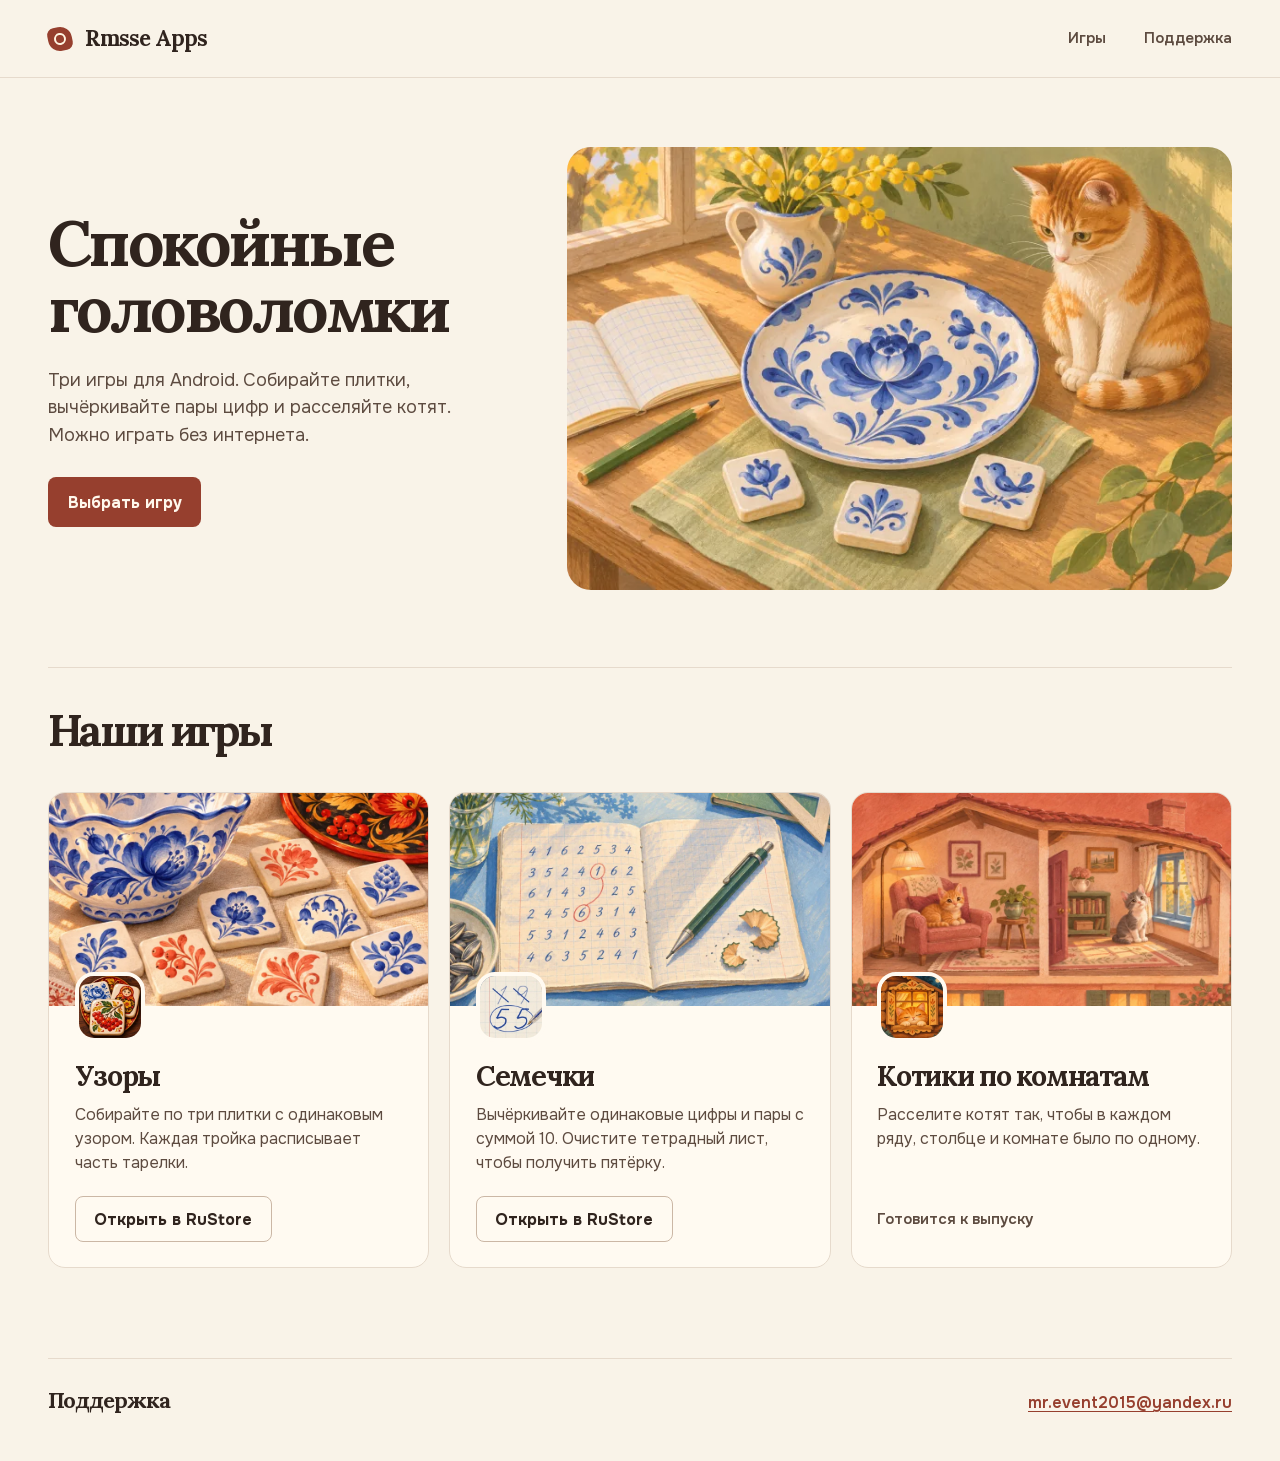
==== index.html @ 04b95944 "Publish Rmsse Apps game catalogue" ====
<!doctype html>
<html lang="ru">
<head>
  <meta charset="utf-8">
  <meta name="viewport" content="width=device-width, initial-scale=1">
  <meta name="theme-color" content="#f9f3e8">
  <meta name="description" content="Головоломки Rmsse Apps для Android: «Узоры», «Семечки» и «Котики по комнатам».">
  <meta property="og:type" content="website">
  <meta property="og:locale" content="ru_RU">
  <meta property="og:title" content="Rmsse Apps — спокойные головоломки">
  <meta property="og:description" content="Плитки с народной росписью, пары цифр и дом с котятами.">
  <meta property="og:image" content="https://romiusse.github.io/assets/tabletop-1440.webp">
  <meta property="og:image:alt" content="Расписанные плитки, тетрадь и рыжий кот на столе">
  <title>Rmsse Apps — спокойные головоломки</title>
  <link rel="stylesheet" href="site.css">
</head>
<body>
  <a class="skip" href="#main">К содержанию</a>

  <header class="top" id="top">
    <div class="shell top-inner">
      <a class="wordmark" href="#top" aria-label="Rmsse Apps, в начало">
        <span class="mark" aria-hidden="true"></span>Rmsse Apps
      </a>
      <nav aria-label="Навигация по сайту">
        <a href="#games">Игры</a>
        <a href="#support">Поддержка</a>
      </nav>
    </div>
  </header>

  <main class="shell" id="main">
    <section class="hero" aria-labelledby="hero-title">
      <div class="hero-copy">
        <h1 id="hero-title">Спокойные<br class="hero-break"> головоломки</h1>
        <p>Три игры для Android. Собирайте плитки, вычёркивайте пары цифр и расселяйте котят. Можно играть без интернета.</p>
        <a class="action primary" href="#games">Выбрать игру</a>
      </div>
      <picture class="hero-picture">
        <img src="assets/tabletop-960.webp"
             srcset="assets/tabletop-720.webp 720w, assets/tabletop-960.webp 960w, assets/tabletop-1440.webp 1440w"
             sizes="(max-width: 799px) calc(100vw - 36px), (max-width: 1300px) 55vw, 710px"
             width="1440" height="960" fetchpriority="high"
             alt="Гжельская тарелка, расписанные плитки и тетрадь на столе рядом с рыжим котом">
      </picture>
    </section>

    <section class="catalog" id="games" aria-labelledby="games-title">
      <h2 id="games-title">Наши игры</h2>
      <div class="game-grid">
        <article class="game uzory" aria-labelledby="uzory-title">
          <img class="cover" src="assets/uzory-cover.webp" width="900" height="600" alt="" loading="lazy" decoding="async">
          <div class="game-body">
            <img class="game-icon" src="assets/uzory-icon.webp" width="70" height="70" alt="" loading="lazy">
            <h3 id="uzory-title">Узоры</h3>
            <p>Собирайте по три плитки с одинаковым узором. Каждая тройка расписывает часть тарелки.</p>
            <a class="action store" href="https://www.rustore.ru/catalog/app/org.gamelab.uzory" aria-label="Открыть в RuStore: Узоры">Открыть в RuStore</a>
          </div>
        </article>

        <article class="game semechki" aria-labelledby="semechki-title">
          <img class="cover" src="assets/semechki-cover.webp" width="900" height="600" alt="" loading="lazy" decoding="async">
          <div class="game-body">
            <img class="game-icon" src="assets/semechki-icon.webp" width="70" height="70" alt="" loading="lazy">
            <h3 id="semechki-title">Семечки</h3>
            <p>Вычёркивайте одинаковые цифры и пары с суммой 10. Очистите тетрадный лист, чтобы получить пятёрку.</p>
            <a class="action store" href="https://www.rustore.ru/catalog/app/org.gamelab.semechki" aria-label="Открыть в RuStore: Семечки">Открыть в RuStore</a>
          </div>
        </article>

        <article class="game kotiki" aria-labelledby="kotiki-title">
          <img class="cover" src="assets/kotiki-cover.webp" width="900" height="600" alt="" loading="lazy" decoding="async">
          <div class="game-body">
            <img class="game-icon" src="assets/kotiki-icon.webp" width="70" height="70" alt="" loading="lazy">
            <h3 id="kotiki-title">Котики по комнатам</h3>
            <p>Расселите котят так, чтобы в каждом ряду, столбце и комнате было по одному.</p>
            <p class="availability">Готовится к выпуску</p>
          </div>
        </article>
      </div>
    </section>
  </main>

  <footer class="shell" id="support">
    <div class="footer-inner">
      <h2>Поддержка</h2>
      <a href="mailto:mr.event2015@yandex.ru">mr.event2015@yandex.ru</a>
    </div>
  </footer>
</body>
</html>
---- site.css ----
@font-face {
  font-family: Lora;
  font-style: normal;
  font-weight: 600 700;
  font-display: swap;
  src: url(assets/fonts/lora-cyrillic.woff2) format("woff2");
  unicode-range: U+0400-045F,U+0490-0491,U+04B0-04B1,U+2116;
}

@font-face {
  font-family: Lora;
  font-style: normal;
  font-weight: 600 700;
  font-display: swap;
  src: url(assets/fonts/lora-latin.woff2) format("woff2");
  unicode-range: U+0000-00FF,U+0131,U+0152-0153,U+02BB-02BC,U+02C6,U+02DA,U+02DC,U+2000-206F,U+2074,U+20AC,U+2122,U+2191,U+2193,U+2212,U+2215,U+FEFF,U+FFFD;
}

@font-face {
  font-family: Onest;
  font-style: normal;
  font-weight: 400 700;
  font-display: swap;
  src: url(assets/fonts/onest-cyrillic.woff2) format("woff2");
  unicode-range: U+0400-045F,U+0490-0491,U+04B0-04B1,U+2116;
}

@font-face {
  font-family: Onest;
  font-style: normal;
  font-weight: 400 700;
  font-display: swap;
  src: url(assets/fonts/onest-latin.woff2) format("woff2");
  unicode-range: U+0000-00FF,U+0131,U+0152-0153,U+02BB-02BC,U+02C6,U+02DA,U+02DC,U+2000-206F,U+2074,U+20AC,U+2122,U+2191,U+2193,U+2212,U+2215,U+FEFF,U+FFFD;
}

:root {
  color-scheme: light;
  --paper: #f9f3e8;
  --card: #fffaf1;
  --ink: #30241e;
  --muted: #5d4b40;
  --line: #e6dacc;
  --clay: #963f2e;
  --clay-hover: #763022;
  --serif: Lora, Georgia, serif;
  --sans: Onest, system-ui, sans-serif;
}

*, *::before, *::after { box-sizing: border-box; }

html { scroll-behavior: smooth; }

body {
  margin: 0;
  background: var(--paper);
  color: var(--ink);
  font: 400 1rem/1.56 var(--sans);
  -webkit-font-smoothing: antialiased;
}

a { color: inherit; text-decoration-thickness: 1px; text-underline-offset: 0.19em; }

:focus-visible {
  outline: 3px solid #2d60a8;
  outline-offset: 5px;
}

.skip {
  position: fixed;
  z-index: 2;
  top: 12px;
  left: 12px;
  padding: 10px 14px;
  background: var(--card);
  border-radius: 6px;
  transform: translateY(-200%);
}

.skip:focus { transform: translateY(0); }

.shell { width: min(1248px, calc(100% - 96px)); margin-inline: auto; }

.top { border-bottom: 1px solid var(--line); }

.top-inner {
  min-height: 77px;
  display: flex;
  align-items: center;
  justify-content: space-between;
  gap: 16px;
}

.wordmark {
  display: inline-flex;
  align-items: center;
  gap: 13px;
  font: 700 clamp(1.1rem, 2vw, 1.38rem)/1.15 var(--serif);
  letter-spacing: -0.045em;
  text-decoration: none;
  white-space: nowrap;
}

.mark {
  position: relative;
  flex: 0 0 auto;
  width: 24px;
  height: 24px;
  border-radius: 7px 12px 7px 12px;
  transform: rotate(-11deg);
  background: var(--clay);
}

.mark::after {
  position: absolute;
  content: "";
  inset: 6px;
  border: 2px solid #fff4e1;
  border-radius: 50%;
}

nav { display: flex; align-items: center; gap: clamp(18px, 3vw, 40px); }

nav a {
  display: inline-flex;
  align-items: center;
  min-height: 44px;
  color: var(--muted);
  font-size: 0.94rem;
  font-weight: 600;
  text-decoration: none;
}

nav a:hover { color: var(--clay); text-decoration: underline; }

.hero {
  display: grid;
  grid-template-columns: minmax(0, 0.93fr) minmax(0, 1.32fr);
  align-items: center;
  gap: clamp(32px, 4vw, 62px);
  padding-block: clamp(44px, 5.4vw, 82px) clamp(60px, 6vw, 88px);
}

.hero h1, .catalog h2, .game h3, footer h2 { margin: 0; font-family: var(--serif); }

.hero h1 {
  max-width: 11ch;
  font-weight: 700;
  font-size: clamp(2.55rem, 5.05vw, 4.6rem);
  line-height: 1.02;
  letter-spacing: -0.055em;
}

.hero p {
  max-width: 35ch;
  margin: 25px 0 28px;
  color: var(--muted);
  font-size: clamp(1.05rem, 1.4vw, 1.22rem);
  line-height: 1.53;
  text-wrap: pretty;
}

.hero-picture {
  display: block;
  overflow: hidden;
  border-radius: 24px;
  background: #e8cba4;
  aspect-ratio: 3 / 2;
}

.hero-picture img, .cover { display: block; width: 100%; height: 100%; object-fit: cover; }

.action {
  display: inline-flex;
  width: fit-content;
  min-height: 46px;
  align-items: center;
  justify-content: center;
  padding: 0.65em 1.16em;
  border: 1px solid transparent;
  border-radius: 8px;
  text-decoration: none;
  font-weight: 700;
  line-height: 1.2;
  transition: background-color 160ms ease, color 160ms ease, border-color 160ms ease;
}

.primary { min-height: 50px; background: var(--clay); color: #fff8ec; }
.primary:hover { background: var(--clay-hover); }

.catalog {
  padding-block: clamp(25px, 3vw, 44px) clamp(54px, 7vw, 94px);
  border-top: 1px solid var(--line);
  scroll-margin-top: 12px;
}

.catalog h2 {
  margin-bottom: clamp(23px, 3vw, 37px);
  font-size: clamp(2.05rem, 3.4vw, 3.35rem);
  font-weight: 700;
  letter-spacing: -0.06em;
  line-height: 1.12;
}

.game-grid { display: grid; grid-template-columns: repeat(3, minmax(0, 1fr)); gap: 20px; }

.game {
  display: flex;
  flex-direction: column;
  min-width: 0;
  border: 1px solid var(--line);
  border-radius: 17px;
  background: var(--card);
}

.cover {
  height: auto;
  aspect-ratio: 1.78;
  border-radius: 16px 16px 0 0;
  background: #e7d3b8;
}

.semechki .cover { background: #cbdaeb; }
.kotiki .cover { background: #e9c5b0; }

.game-body {
  position: relative;
  display: flex;
  flex: 1;
  flex-direction: column;
  align-items: flex-start;
  padding: 53px clamp(17px, 2vw, 27px) 25px;
}

.game-icon {
  position: absolute;
  top: -34px;
  left: clamp(17px, 2vw, 27px);
  width: 70px;
  height: 70px;
  border: 4px solid var(--card);
  border-radius: 19px;
  background: var(--card);
  object-fit: cover;
}

.game h3 {
  font-size: clamp(1.27rem, 2.22vw, 1.9rem);
  font-weight: 700;
  letter-spacing: -0.045em;
  line-height: 1.17;
}

.game-body > p:not(.availability) {
  margin: 11px 0 21px;
  color: var(--muted);
  line-height: 1.5;
  text-wrap: pretty;
}

.store, .game-body .availability { margin-top: auto; }

.store { color: var(--ink); border-color: #cbb7a5; }
.store:hover { color: var(--clay-hover); border-color: #ac7667; background: #f6e9dc; }

.availability {
  display: flex;
  align-items: center;
  min-height: 46px;
  margin-bottom: 0;
  color: var(--muted);
  font-size: 0.94rem;
  font-weight: 600;
}

.footer-inner {
  display: flex;
  align-items: baseline;
  justify-content: space-between;
  gap: 12px 24px;
  flex-wrap: wrap;
  border-top: 1px solid var(--line);
  padding-block: 25px 43px;
}

footer h2 { font-size: 1.36rem; letter-spacing: -0.045em; }
footer a { color: var(--clay); overflow-wrap: anywhere; font-weight: 600; }

@media (max-width: 1050px) {
  .shell { width: calc(100% - 64px); }
  .hero { gap: 29px; }
  .hero h1 { font-size: clamp(2.45rem, 5.3vw, 3.7rem); }
  .hero p { margin-block: 19px 23px; }
  .game-grid { gap: 14px; }
}

@media (max-width: 799px) {
  .shell { width: calc(100% - 36px); }
  .top-inner { min-height: 65px; }
  .hero { grid-template-columns: 1fr; gap: 27px; padding-block: 38px 44px; }
  .hero h1 { max-width: 13ch; font-size: clamp(2.15rem, 8.5vw, 4rem); }
  .hero-break { display: none; }
  .hero p { margin-block: 18px 22px; }
  .hero-picture { border-radius: 16px; }
  .game-grid { grid-template-columns: repeat(2, minmax(0, 1fr)); gap: 16px; }
  .game h3 { font-size: clamp(1.38rem, 3.8vw, 1.75rem); }
  .footer-inner { padding-bottom: 32px; }
}

@media (max-width: 539px) {
  .game-grid { grid-template-columns: 1fr; }
  .wordmark { gap: 8px; }
  .mark { width: 21px; height: 21px; }
  .mark::after { inset: 5px; }
  nav { gap: 13px; }
  nav a { font-size: 0.88rem; }
}

@media (prefers-reduced-motion: reduce) {
  html { scroll-behavior: auto; }
  .action { transition: none; }
}
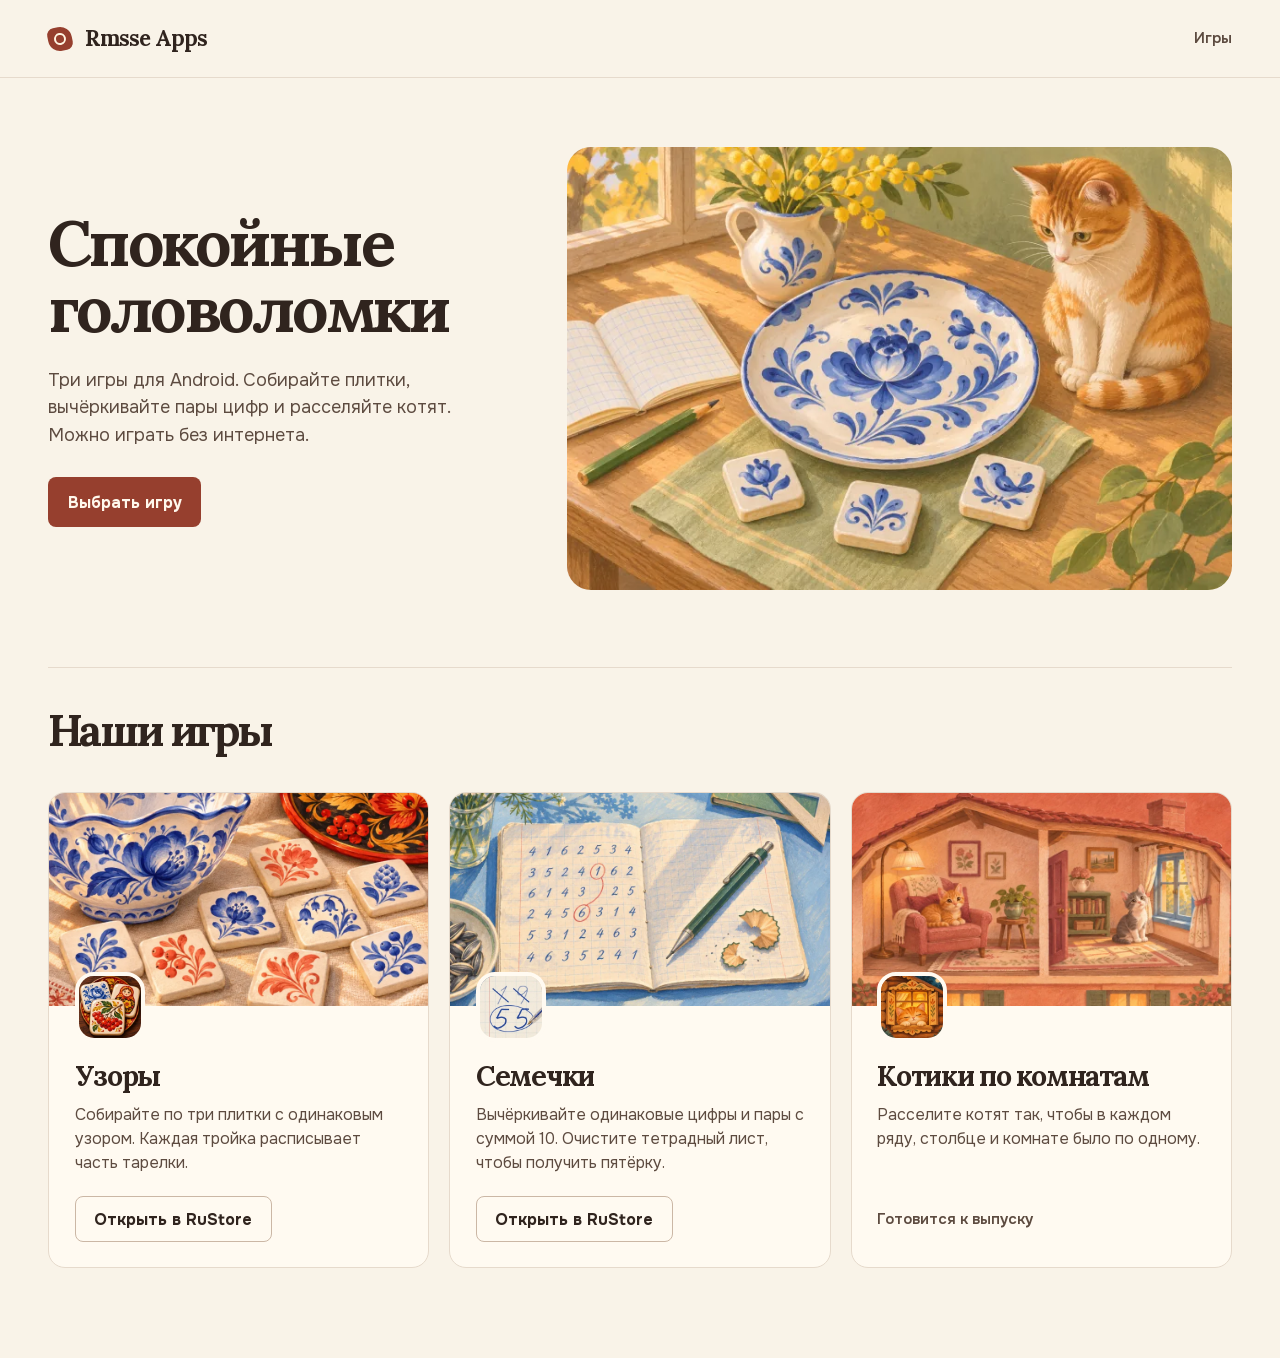
==== commit 7e051a00: "Remove public support email from site" ====
--- a/index.html
+++ b/index.html
@@ -24,7 +24,6 @@
       </a>
       <nav aria-label="Навигация по сайту">
         <a href="#games">Игры</a>
-        <a href="#support">Поддержка</a>
       </nav>
     </div>
   </header>
@@ -81,11 +80,5 @@
     </section>
   </main>
 
-  <footer class="shell" id="support">
-    <div class="footer-inner">
-      <h2>Поддержка</h2>
-      <a href="mailto:mr.event2015@yandex.ru">mr.event2015@yandex.ru</a>
-    </div>
-  </footer>
 </body>
 </html>
--- a/site.css
+++ b/site.css
@@ -141,7 +141,7 @@
   padding-block: clamp(44px, 5.4vw, 82px) clamp(60px, 6vw, 88px);
 }
 
-.hero h1, .catalog h2, .game h3, footer h2 { margin: 0; font-family: var(--serif); }
+.hero h1, .catalog h2, .game h3 { margin: 0; font-family: var(--serif); }
 
 .hero h1 {
   max-width: 11ch;
@@ -273,19 +273,6 @@
   font-weight: 600;
 }
 
-.footer-inner {
-  display: flex;
-  align-items: baseline;
-  justify-content: space-between;
-  gap: 12px 24px;
-  flex-wrap: wrap;
-  border-top: 1px solid var(--line);
-  padding-block: 25px 43px;
-}
-
-footer h2 { font-size: 1.36rem; letter-spacing: -0.045em; }
-footer a { color: var(--clay); overflow-wrap: anywhere; font-weight: 600; }
-
 @media (max-width: 1050px) {
   .shell { width: calc(100% - 64px); }
   .hero { gap: 29px; }
@@ -304,7 +291,6 @@
   .hero-picture { border-radius: 16px; }
   .game-grid { grid-template-columns: repeat(2, minmax(0, 1fr)); gap: 16px; }
   .game h3 { font-size: clamp(1.38rem, 3.8vw, 1.75rem); }
-  .footer-inner { padding-bottom: 32px; }
 }
 
 @media (max-width: 539px) {
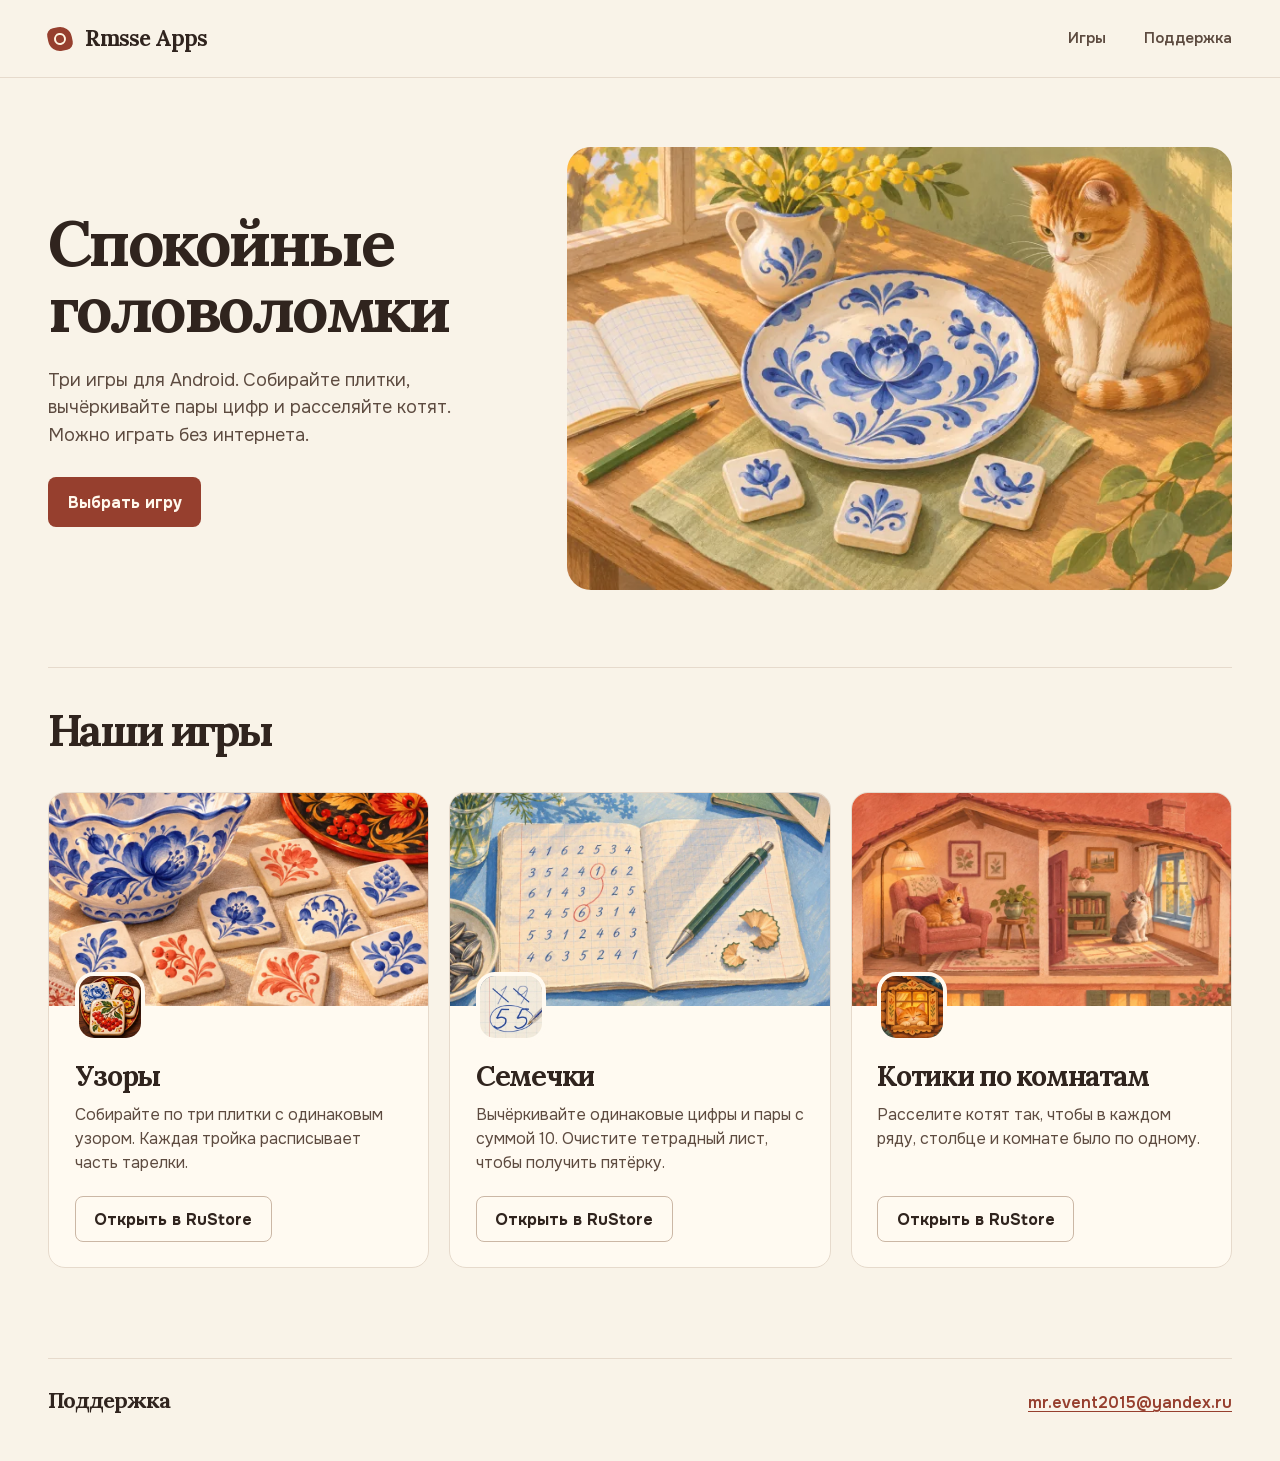
==== commit ec14ac09: "Restore support contact and link the released Kotiki game" ====
--- a/index.html
+++ b/index.html
@@ -24,6 +24,7 @@
       </a>
       <nav aria-label="Навигация по сайту">
         <a href="#games">Игры</a>
+        <a href="#support">Поддержка</a>
       </nav>
     </div>
   </header>
@@ -73,12 +74,18 @@
             <img class="game-icon" src="assets/kotiki-icon.webp" width="70" height="70" alt="" loading="lazy">
             <h3 id="kotiki-title">Котики по комнатам</h3>
             <p>Расселите котят так, чтобы в каждом ряду, столбце и комнате было по одному.</p>
-            <p class="availability">Готовится к выпуску</p>
+            <a class="action store" href="https://www.rustore.ru/catalog/app/org.gamelab.kotiki" aria-label="Открыть в RuStore: Котики по комнатам">Открыть в RuStore</a>
           </div>
         </article>
       </div>
     </section>
   </main>
 
+  <footer class="shell" id="support">
+    <div class="footer-inner">
+      <h2>Поддержка</h2>
+      <a href="mailto:mr.event2015@yandex.ru">mr.event2015@yandex.ru</a>
+    </div>
+  </footer>
 </body>
 </html>
--- a/site.css
+++ b/site.css
@@ -141,7 +141,7 @@
   padding-block: clamp(44px, 5.4vw, 82px) clamp(60px, 6vw, 88px);
 }
 
-.hero h1, .catalog h2, .game h3 { margin: 0; font-family: var(--serif); }
+.hero h1, .catalog h2, .game h3, footer h2 { margin: 0; font-family: var(--serif); }
 
 .hero h1 {
   max-width: 11ch;
@@ -273,6 +273,19 @@
   font-weight: 600;
 }
 
+.footer-inner {
+  display: flex;
+  align-items: baseline;
+  justify-content: space-between;
+  gap: 12px 24px;
+  flex-wrap: wrap;
+  border-top: 1px solid var(--line);
+  padding-block: 25px 43px;
+}
+
+footer h2 { font-size: 1.36rem; letter-spacing: -0.045em; }
+footer a { color: var(--clay); overflow-wrap: anywhere; font-weight: 600; }
+
 @media (max-width: 1050px) {
   .shell { width: calc(100% - 64px); }
   .hero { gap: 29px; }
@@ -291,6 +304,7 @@
   .hero-picture { border-radius: 16px; }
   .game-grid { grid-template-columns: repeat(2, minmax(0, 1fr)); gap: 16px; }
   .game h3 { font-size: clamp(1.38rem, 3.8vw, 1.75rem); }
+  .footer-inner { padding-bottom: 32px; }
 }
 
 @media (max-width: 539px) {
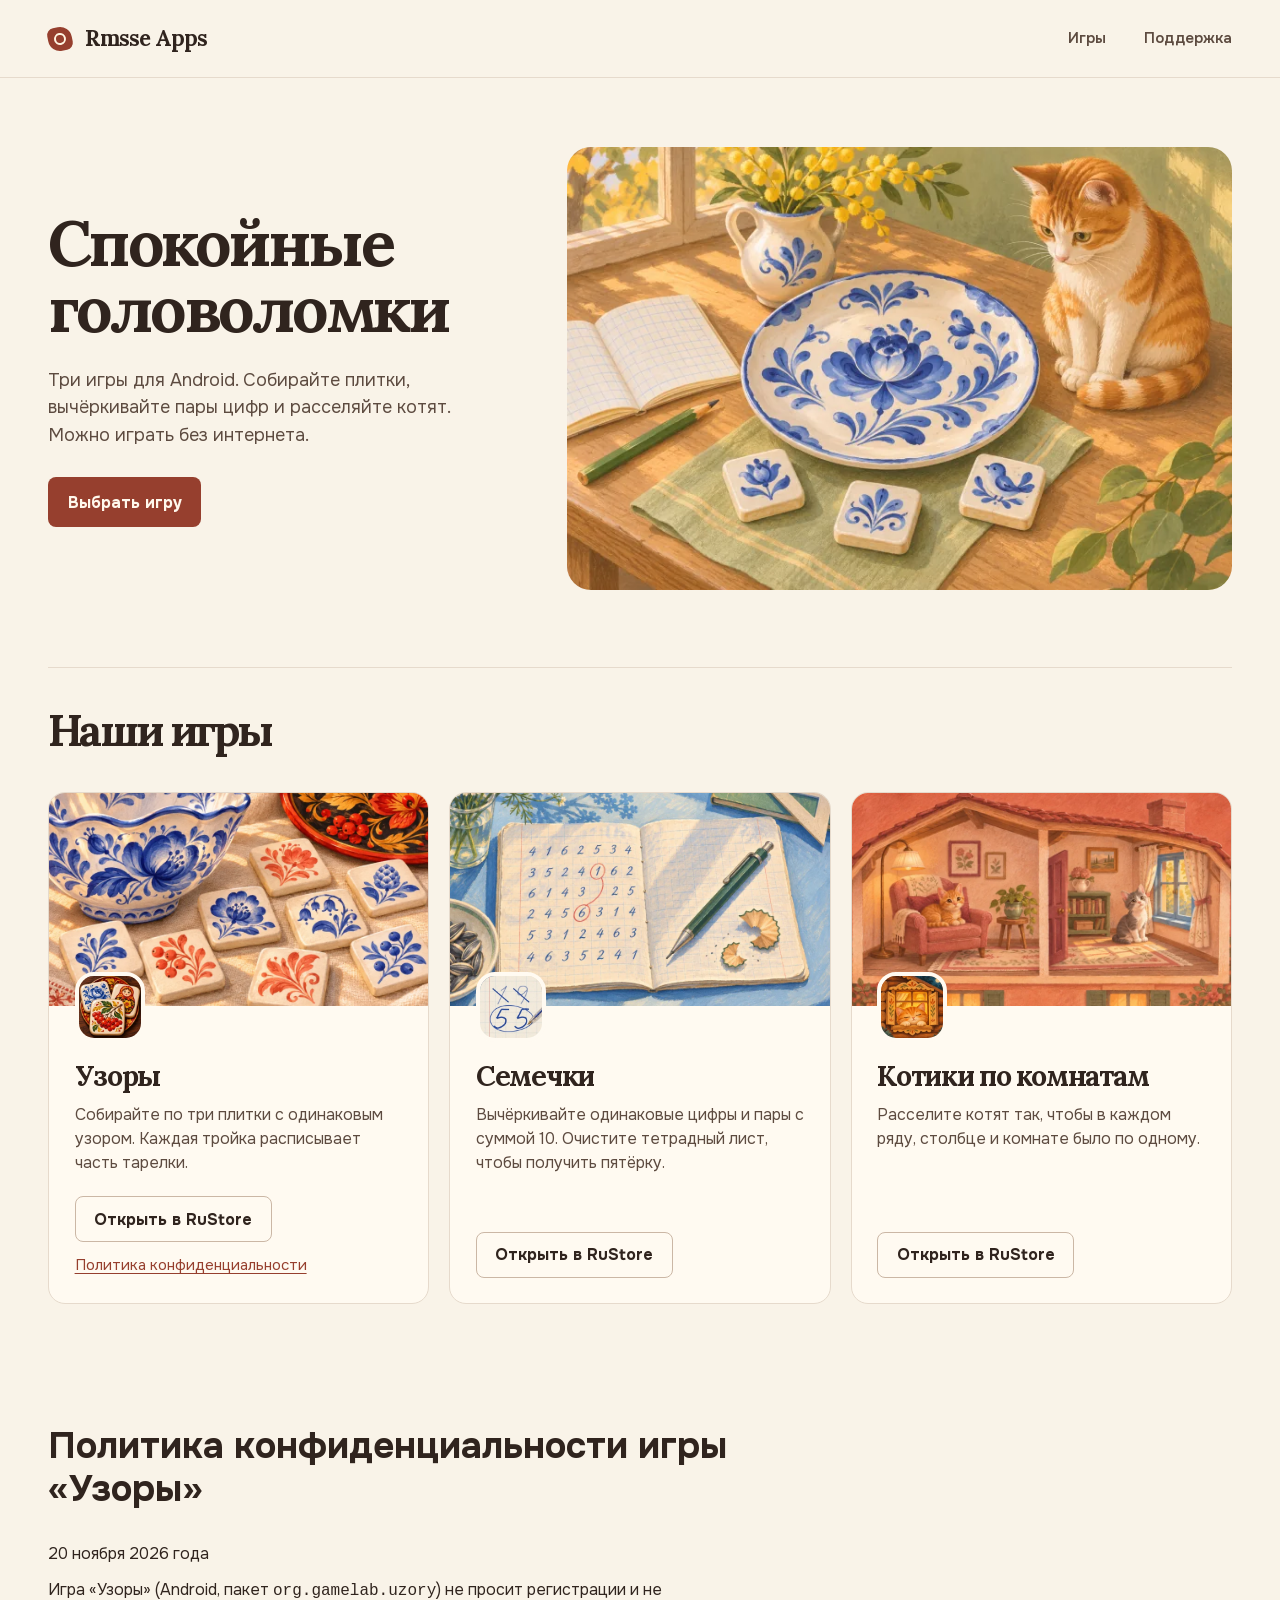
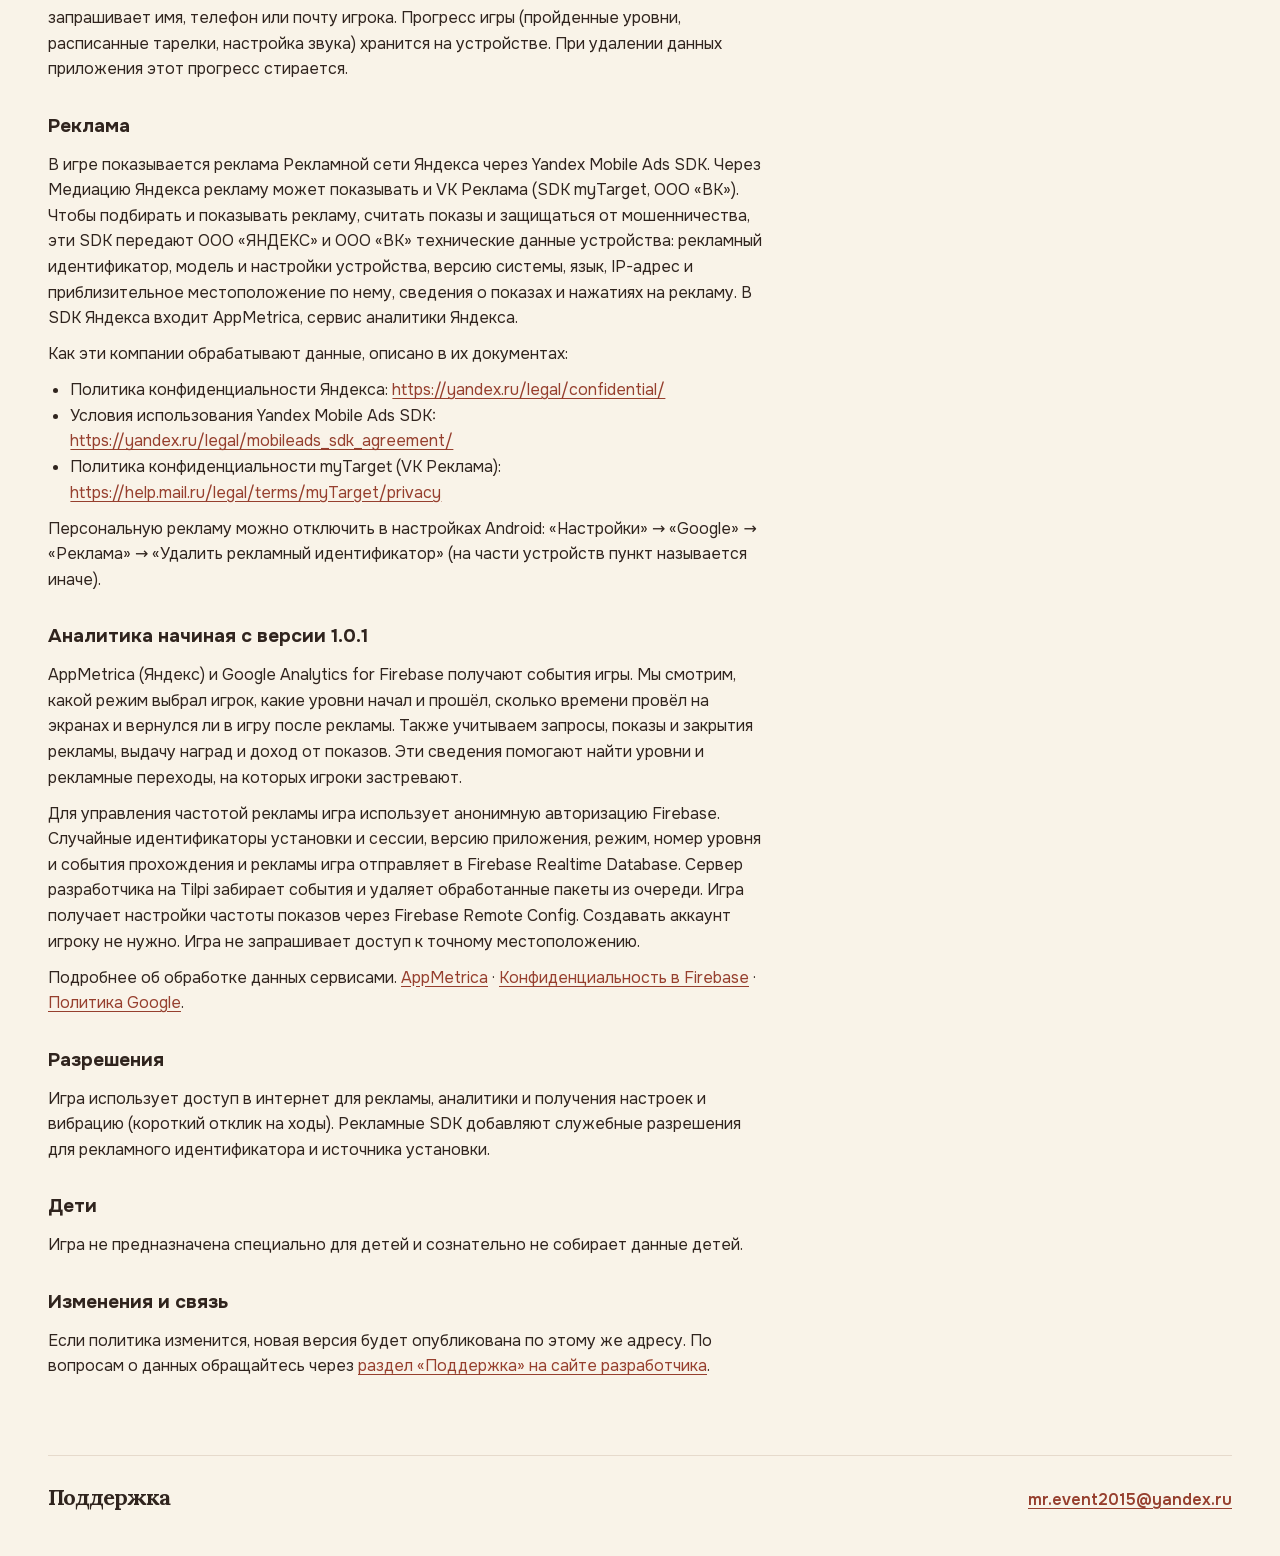
==== commit 054b8ba1: "Publish the Uzory privacy policy on the developer website" ====
--- a/index.html
+++ b/index.html
@@ -55,6 +55,7 @@
             <h3 id="uzory-title">Узоры</h3>
             <p>Собирайте по три плитки с одинаковым узором. Каждая тройка расписывает часть тарелки.</p>
             <a class="action store" href="https://www.rustore.ru/catalog/app/org.gamelab.uzory" aria-label="Открыть в RuStore: Узоры">Открыть в RuStore</a>
+            <a class="privacy-link" href="#privacy-uzory">Политика конфиденциальности</a>
           </div>
         </article>
 
@@ -79,6 +80,31 @@
         </article>
       </div>
     </section>
+
+    <article class="privacy-policy" id="privacy-uzory" aria-labelledby="privacy-uzory-title">
+      <h2 id="privacy-uzory-title">Политика конфиденциальности игры «Узоры»</h2>
+      <p><time datetime="2026-11-20">20 ноября 2026 года</time></p>
+      <p>Игра «Узоры» (Android, пакет <code>org.gamelab.uzory</code>) не просит регистрации и не запрашивает имя, телефон или почту игрока. Прогресс игры (пройденные уровни, расписанные тарелки, настройка звука) хранится на устройстве. При удалении данных приложения этот прогресс стирается.</p>
+      <h3>Реклама</h3>
+      <p>В игре показывается реклама Рекламной сети Яндекса через Yandex Mobile Ads SDK. Через Медиацию Яндекса рекламу может показывать и VK Реклама (SDK myTarget, ООО «ВК»). Чтобы подбирать и показывать рекламу, считать показы и защищаться от мошенничества, эти SDK передают ООО «ЯНДЕКС» и ООО «ВК» технические данные устройства: рекламный идентификатор, модель и настройки устройства, версию системы, язык, IP-адрес и приблизительное местоположение по нему, сведения о показах и нажатиях на рекламу. В SDK Яндекса входит AppMetrica, сервис аналитики Яндекса.</p>
+      <p>Как эти компании обрабатывают данные, описано в их документах:</p>
+      <ul>
+        <li>Политика конфиденциальности Яндекса: <a href="https://yandex.ru/legal/confidential/">https://yandex.ru/legal/confidential/</a></li>
+        <li>Условия использования Yandex Mobile Ads SDK: <a href="https://yandex.ru/legal/mobileads_sdk_agreement/">https://yandex.ru/legal/mobileads_sdk_agreement/</a></li>
+        <li>Политика конфиденциальности myTarget (VK Реклама): <a href="https://help.mail.ru/legal/terms/myTarget/privacy">https://help.mail.ru/legal/terms/myTarget/privacy</a></li>
+      </ul>
+      <p>Персональную рекламу можно отключить в настройках Android: «Настройки» → «Google» → «Реклама» → «Удалить рекламный идентификатор» (на части устройств пункт называется иначе).</p>
+      <h3>Аналитика начиная с версии 1.0.1</h3>
+      <p>AppMetrica (Яндекс) и Google Analytics for Firebase получают события игры. Мы смотрим, какой режим выбрал игрок, какие уровни начал и прошёл, сколько времени провёл на экранах и вернулся ли в игру после рекламы. Также учитываем запросы, показы и закрытия рекламы, выдачу наград и доход от показов. Эти сведения помогают найти уровни и рекламные переходы, на которых игроки застревают.</p>
+      <p>Для управления частотой рекламы игра использует анонимную авторизацию Firebase. Случайные идентификаторы установки и сессии, версию приложения, режим, номер уровня и события прохождения и рекламы игра отправляет в Firebase Realtime Database. Сервер разработчика на Tilpi забирает события и удаляет обработанные пакеты из очереди. Игра получает настройки частоты показов через Firebase Remote Config. Создавать аккаунт игроку не нужно. Игра не запрашивает доступ к точному местоположению.</p>
+      <p>Подробнее об обработке данных сервисами. <a href="https://yandex.ru/legal/metrica_termsofuse/">AppMetrica</a> · <a href="https://firebase.google.com/support/privacy">Конфиденциальность в Firebase</a> · <a href="https://policies.google.com/privacy">Политика Google</a>.</p>
+      <h3>Разрешения</h3>
+      <p>Игра использует доступ в интернет для рекламы, аналитики и получения настроек и вибрацию (короткий отклик на ходы). Рекламные SDK добавляют служебные разрешения для рекламного идентификатора и источника установки.</p>
+      <h3>Дети</h3>
+      <p>Игра не предназначена специально для детей и сознательно не собирает данные детей.</p>
+      <h3>Изменения и связь</h3>
+      <p>Если политика изменится, новая версия будет опубликована по этому же адресу. По вопросам о данных обращайтесь через <a href="https://romiusse.github.io/#support">раздел «Поддержка» на сайте разработчика</a>.</p>
+    </article>
   </main>
 
   <footer class="shell" id="support">
--- a/site.css
+++ b/site.css
@@ -263,6 +263,27 @@
 .store { color: var(--ink); border-color: #cbb7a5; }
 .store:hover { color: var(--clay-hover); border-color: #ac7667; background: #f6e9dc; }
 
+.privacy-link {
+  margin-top: 12px;
+  color: var(--clay);
+  font-size: 0.94rem;
+  text-underline-offset: 0.18em;
+}
+
+.privacy-policy {
+  max-width: 72ch;
+  margin-bottom: clamp(40px, 6vw, 76px);
+  line-height: 1.6;
+  overflow-wrap: anywhere;
+  scroll-margin-top: 1.5rem;
+}
+
+.privacy-policy h2 { font-size: clamp(1.6rem, 3vw, 2.3rem); line-height: 1.18; }
+.privacy-policy h3 { margin: 1.5em 0 0.4em; font-size: 1.2rem; }
+.privacy-policy p, .privacy-policy ul { margin: 0.65em 0; }
+.privacy-policy ul { padding-inline-start: 1.4em; }
+.privacy-policy a { color: var(--clay); text-decoration: underline; text-underline-offset: 0.18em; }
+
 .availability {
   display: flex;
   align-items: center;
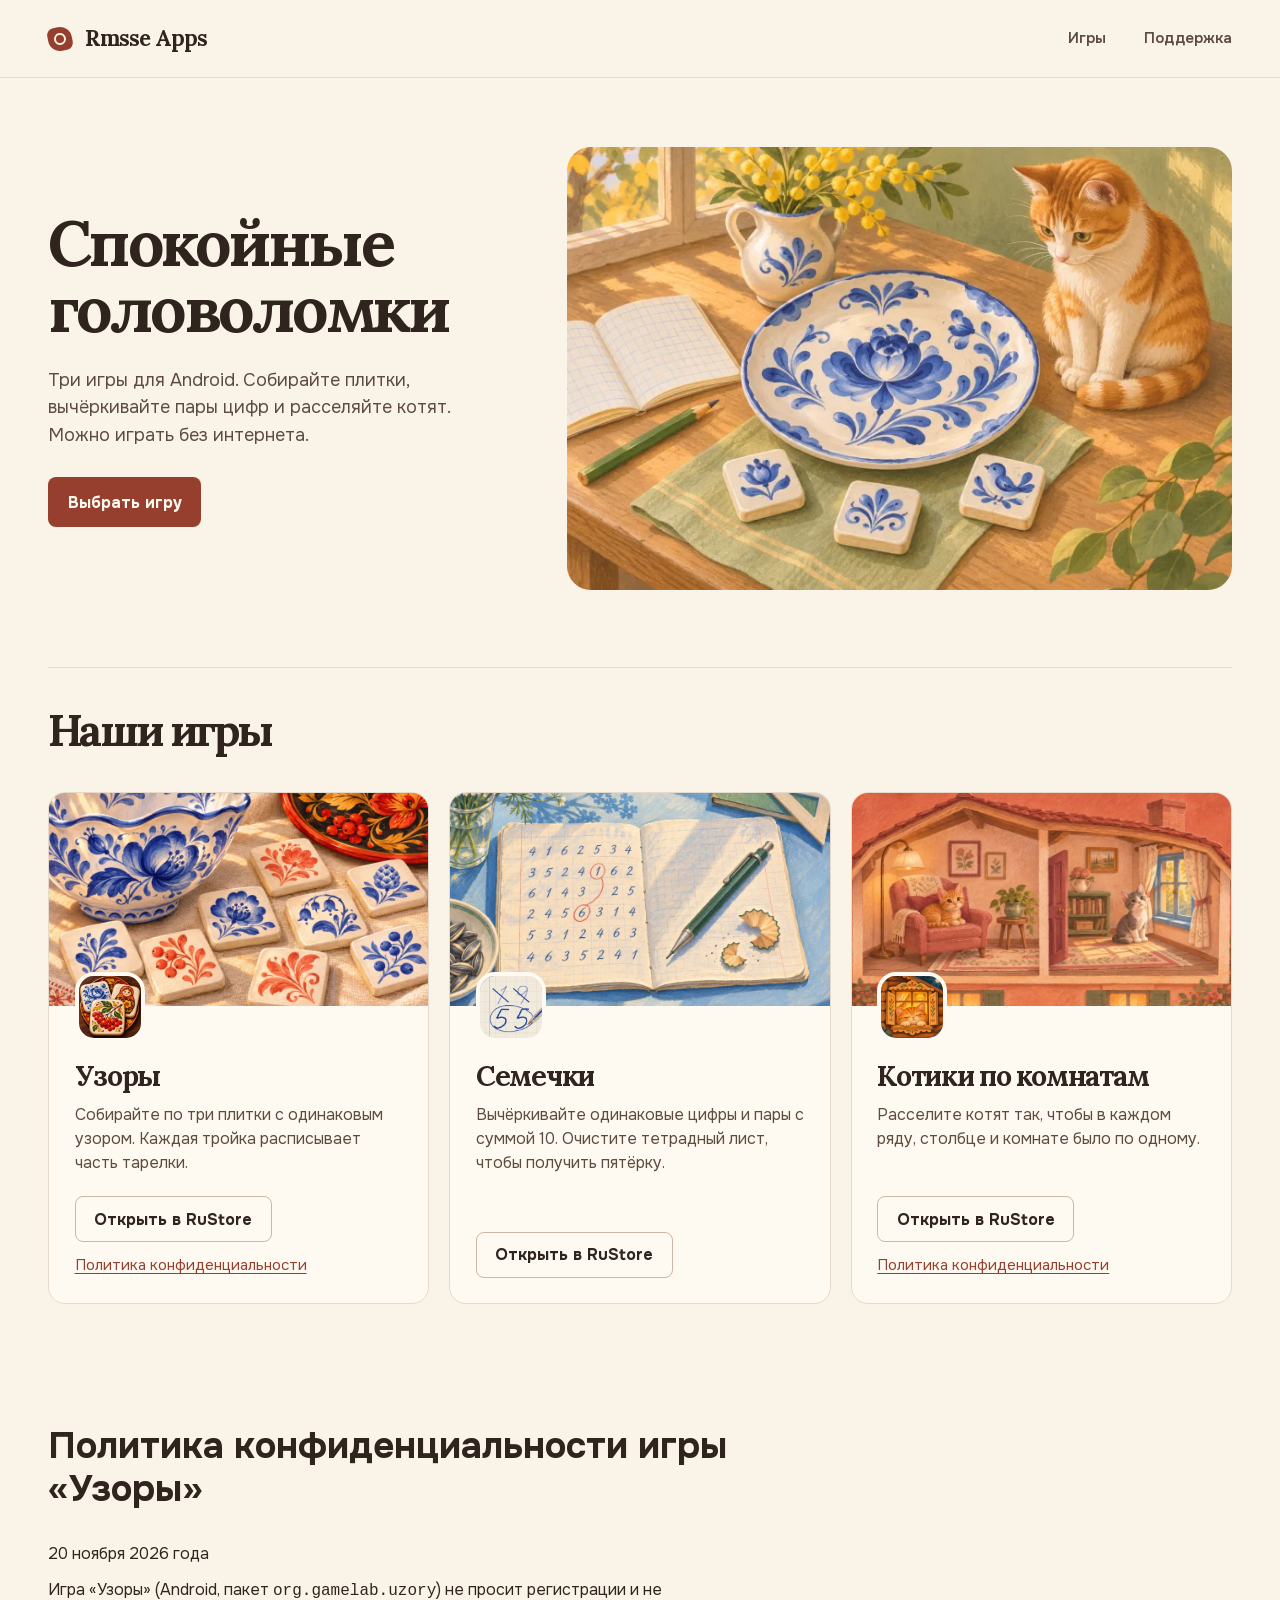
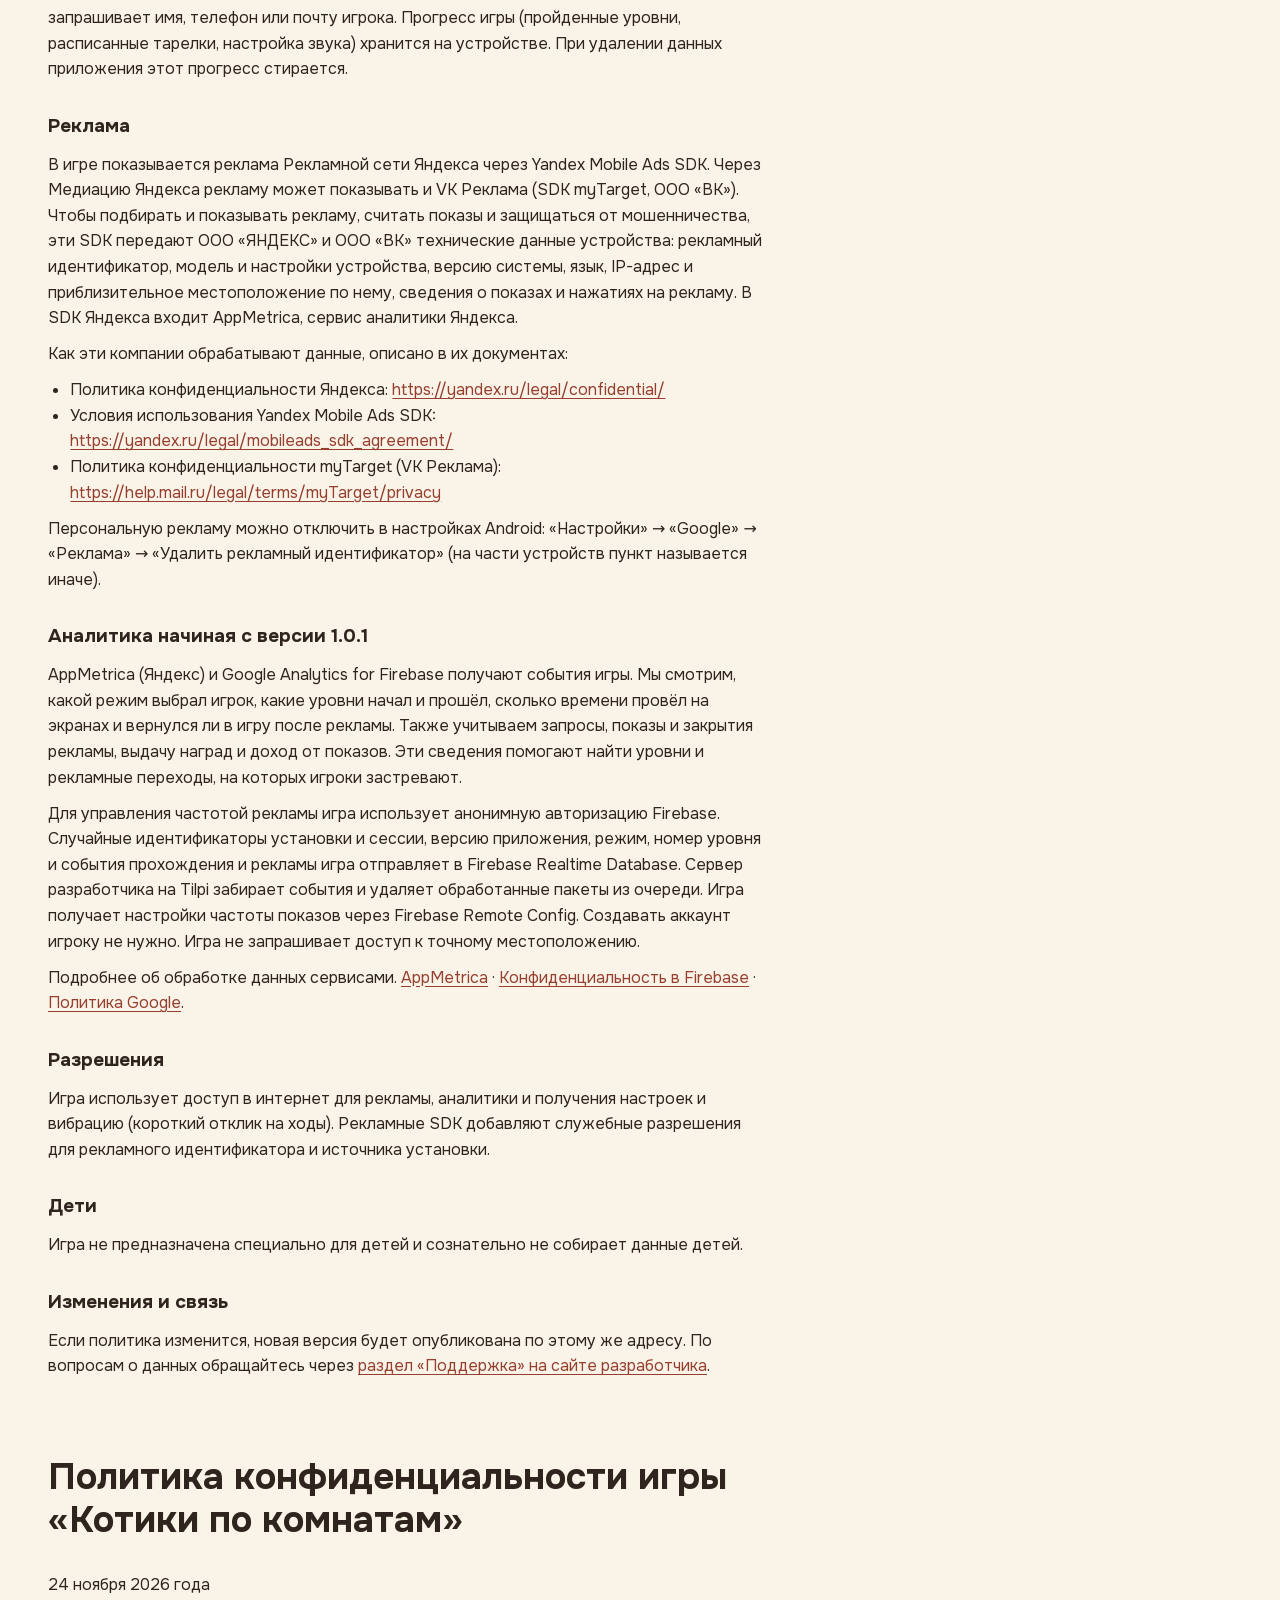
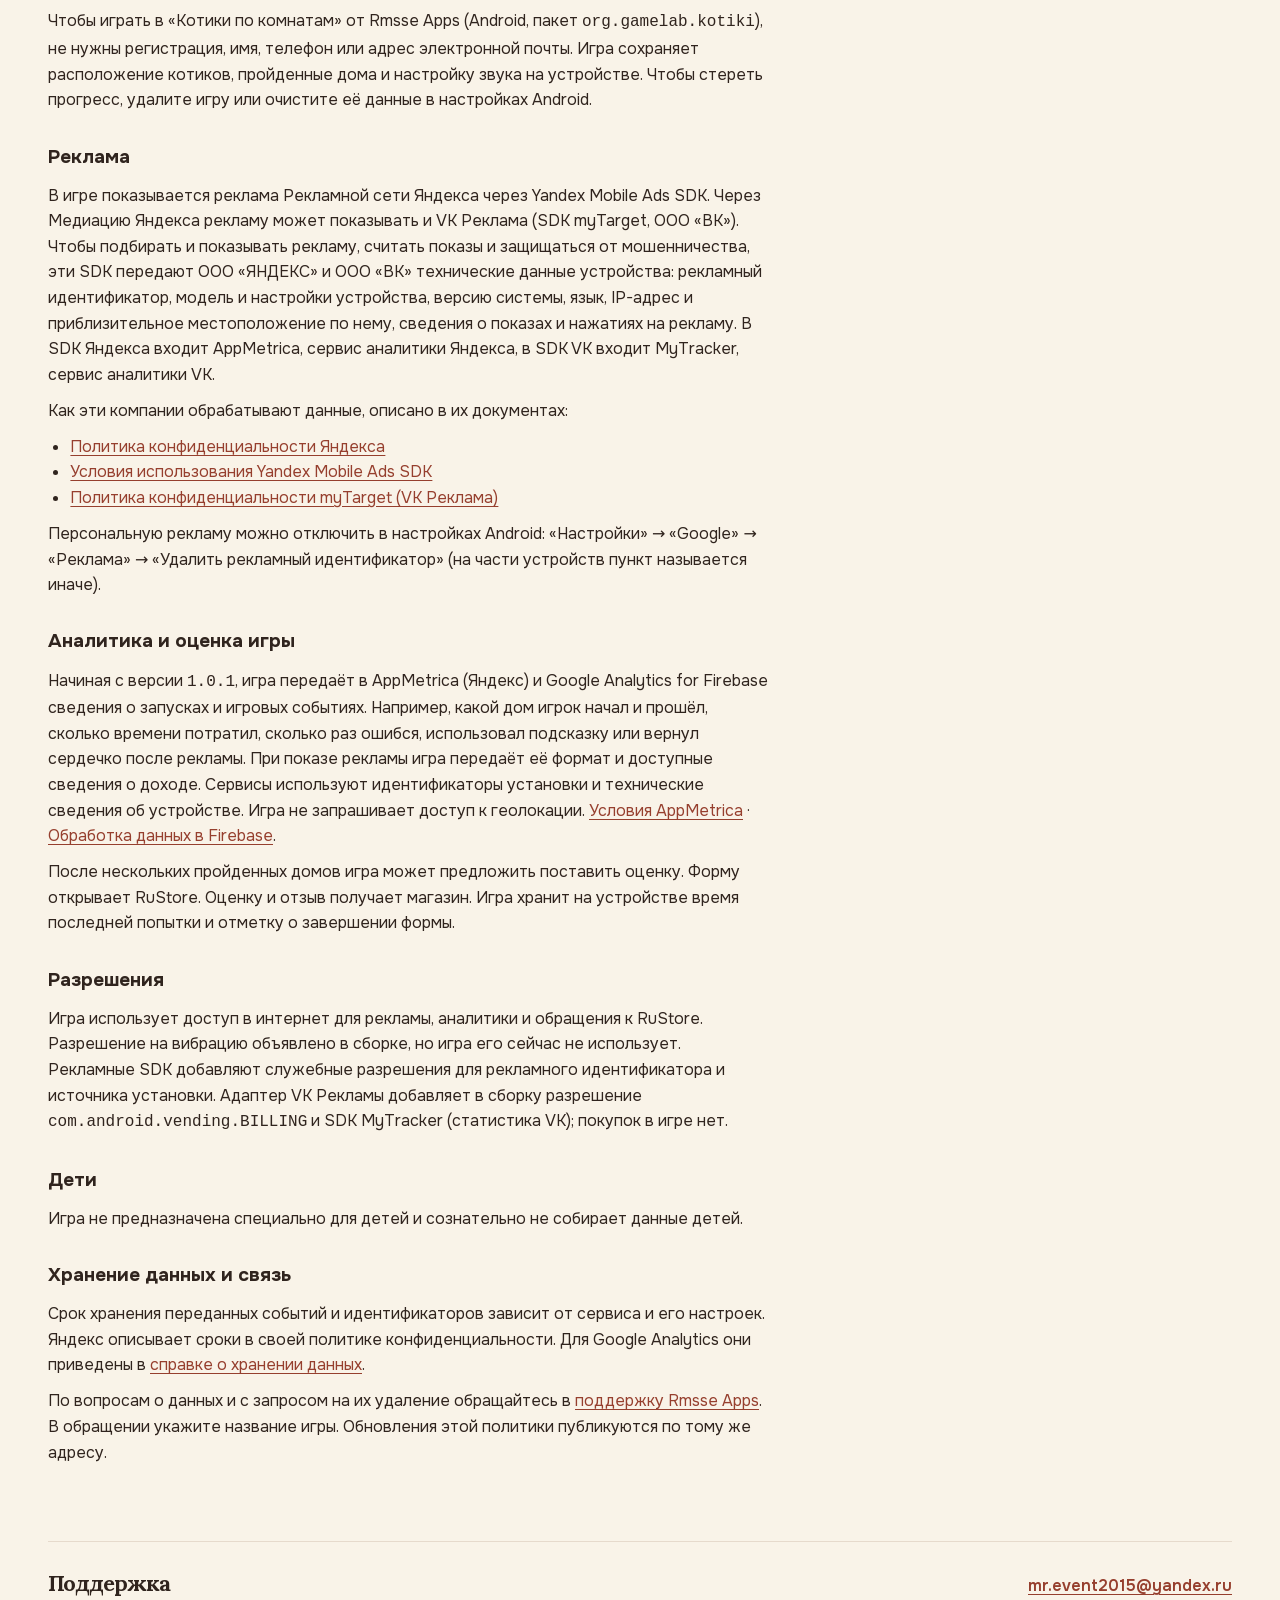
==== commit 22ca965e: "Добавить политику конфиденциальности игры «Котики по комнатам»" ====
--- a/index.html
+++ b/index.html
@@ -76,6 +76,7 @@
             <h3 id="kotiki-title">Котики по комнатам</h3>
             <p>Расселите котят так, чтобы в каждом ряду, столбце и комнате было по одному.</p>
             <a class="action store" href="https://www.rustore.ru/catalog/app/org.gamelab.kotiki" aria-label="Открыть в RuStore: Котики по комнатам">Открыть в RuStore</a>
+            <a class="privacy-link" href="#privacy-kotiki">Политика конфиденциальности</a>
           </div>
         </article>
       </div>
@@ -105,6 +106,31 @@
       <h3>Изменения и связь</h3>
       <p>Если политика изменится, новая версия будет опубликована по этому же адресу. По вопросам о данных обращайтесь через <a href="https://romiusse.github.io/#support">раздел «Поддержка» на сайте разработчика</a>.</p>
     </article>
+
+    <article class="privacy-policy" id="privacy-kotiki" aria-labelledby="privacy-kotiki-title">
+      <h2 id="privacy-kotiki-title">Политика конфиденциальности игры «Котики по комнатам»</h2>
+      <p><time datetime="2026-11-24">24 ноября 2026 года</time></p>
+      <p>Чтобы играть в «Котики по комнатам» от Rmsse Apps (Android, пакет <code>org.gamelab.kotiki</code>), не нужны регистрация, имя, телефон или адрес электронной почты. Игра сохраняет расположение котиков, пройденные дома и настройку звука на устройстве. Чтобы стереть прогресс, удалите игру или очистите её данные в настройках Android.</p>
+      <h3>Реклама</h3>
+      <p>В игре показывается реклама Рекламной сети Яндекса через Yandex Mobile Ads SDK. Через Медиацию Яндекса рекламу может показывать и VK Реклама (SDK myTarget, ООО «ВК»). Чтобы подбирать и показывать рекламу, считать показы и защищаться от мошенничества, эти SDK передают ООО «ЯНДЕКС» и ООО «ВК» технические данные устройства: рекламный идентификатор, модель и настройки устройства, версию системы, язык, IP-адрес и приблизительное местоположение по нему, сведения о показах и нажатиях на рекламу. В SDK Яндекса входит AppMetrica, сервис аналитики Яндекса, в SDK VK входит MyTracker, сервис аналитики VK.</p>
+      <p>Как эти компании обрабатывают данные, описано в их документах:</p>
+      <ul>
+        <li><a href="https://yandex.ru/legal/confidential/">Политика конфиденциальности Яндекса</a></li>
+        <li><a href="https://yandex.ru/legal/mobileads_sdk_agreement/">Условия использования Yandex Mobile Ads SDK</a></li>
+        <li><a href="https://help.mail.ru/legal/terms/myTarget/privacy">Политика конфиденциальности myTarget (VK Реклама)</a></li>
+      </ul>
+      <p>Персональную рекламу можно отключить в настройках Android: «Настройки» → «Google» → «Реклама» → «Удалить рекламный идентификатор» (на части устройств пункт называется иначе).</p>
+      <h3>Аналитика и оценка игры</h3>
+      <p>Начиная с версии <code>1.0.1</code>, игра передаёт в AppMetrica (Яндекс) и Google Analytics for Firebase сведения о запусках и игровых событиях. Например, какой дом игрок начал и прошёл, сколько времени потратил, сколько раз ошибся, использовал подсказку или вернул сердечко после рекламы. При показе рекламы игра передаёт её формат и доступные сведения о доходе. Сервисы используют идентификаторы установки и технические сведения об устройстве. Игра не запрашивает доступ к геолокации. <a href="https://yandex.ru/legal/metrica_termsofuse/">Условия AppMetrica</a> · <a href="https://firebase.google.com/support/privacy">Обработка данных в Firebase</a>.</p>
+      <p>После нескольких пройденных домов игра может предложить поставить оценку. Форму открывает RuStore. Оценку и отзыв получает магазин. Игра хранит на устройстве время последней попытки и отметку о завершении формы.</p>
+      <h3>Разрешения</h3>
+      <p>Игра использует доступ в интернет для рекламы, аналитики и обращения к RuStore. Разрешение на вибрацию объявлено в сборке, но игра его сейчас не использует. Рекламные SDK добавляют служебные разрешения для рекламного идентификатора и источника установки. Адаптер VK Рекламы добавляет в сборку разрешение <code>com.android.vending.BILLING</code> и SDK MyTracker (статистика VK); покупок в игре нет.</p>
+      <h3>Дети</h3>
+      <p>Игра не предназначена специально для детей и сознательно не собирает данные детей.</p>
+      <h3>Хранение данных и связь</h3>
+      <p>Срок хранения переданных событий и идентификаторов зависит от сервиса и его настроек. Яндекс описывает сроки в своей политике конфиденциальности. Для Google Analytics они приведены в <a href="https://support.google.com/analytics/answer/7667196?hl=ru">справке о хранении данных</a>.</p>
+      <p>По вопросам о данных и с запросом на их удаление обращайтесь в <a href="https://romiusse.github.io/#support">поддержку Rmsse Apps</a>. В обращении укажите название игры. Обновления этой политики публикуются по тому же адресу.</p>
+    </article>
   </main>
 
   <footer class="shell" id="support">
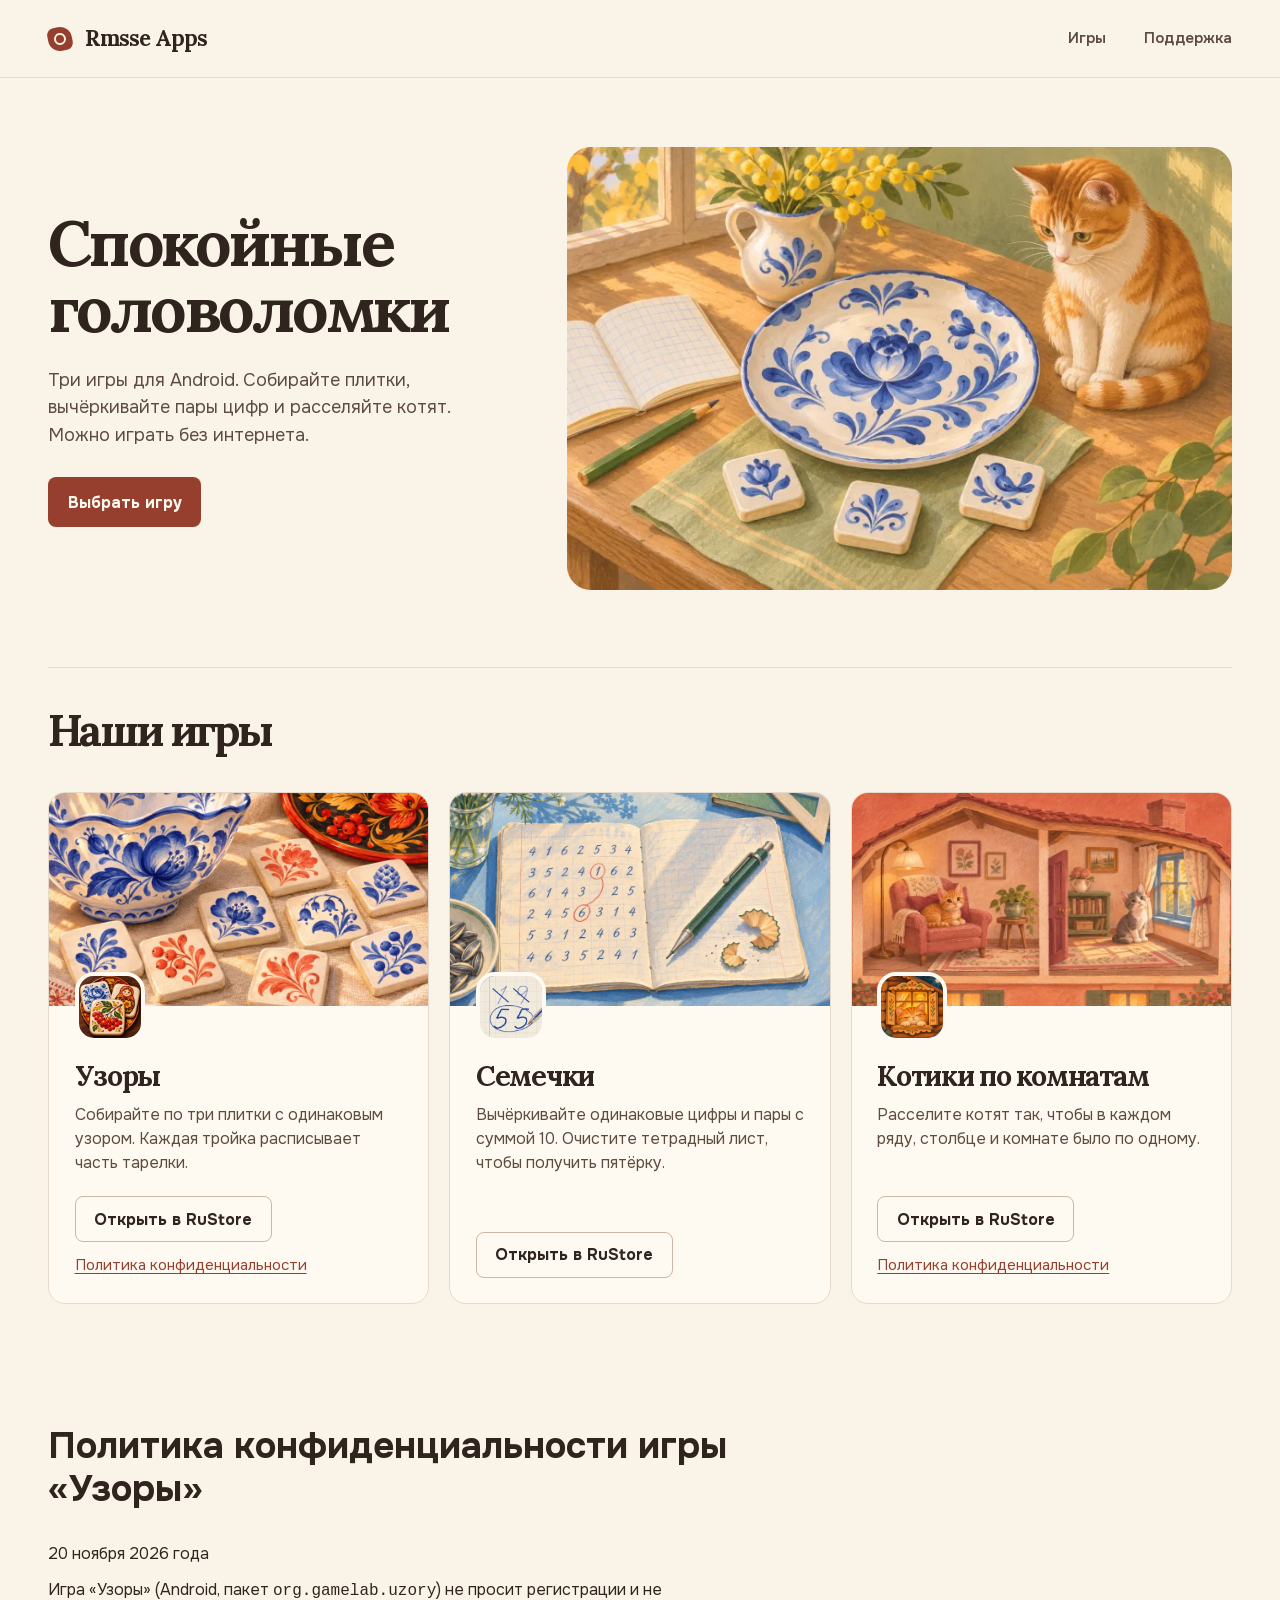
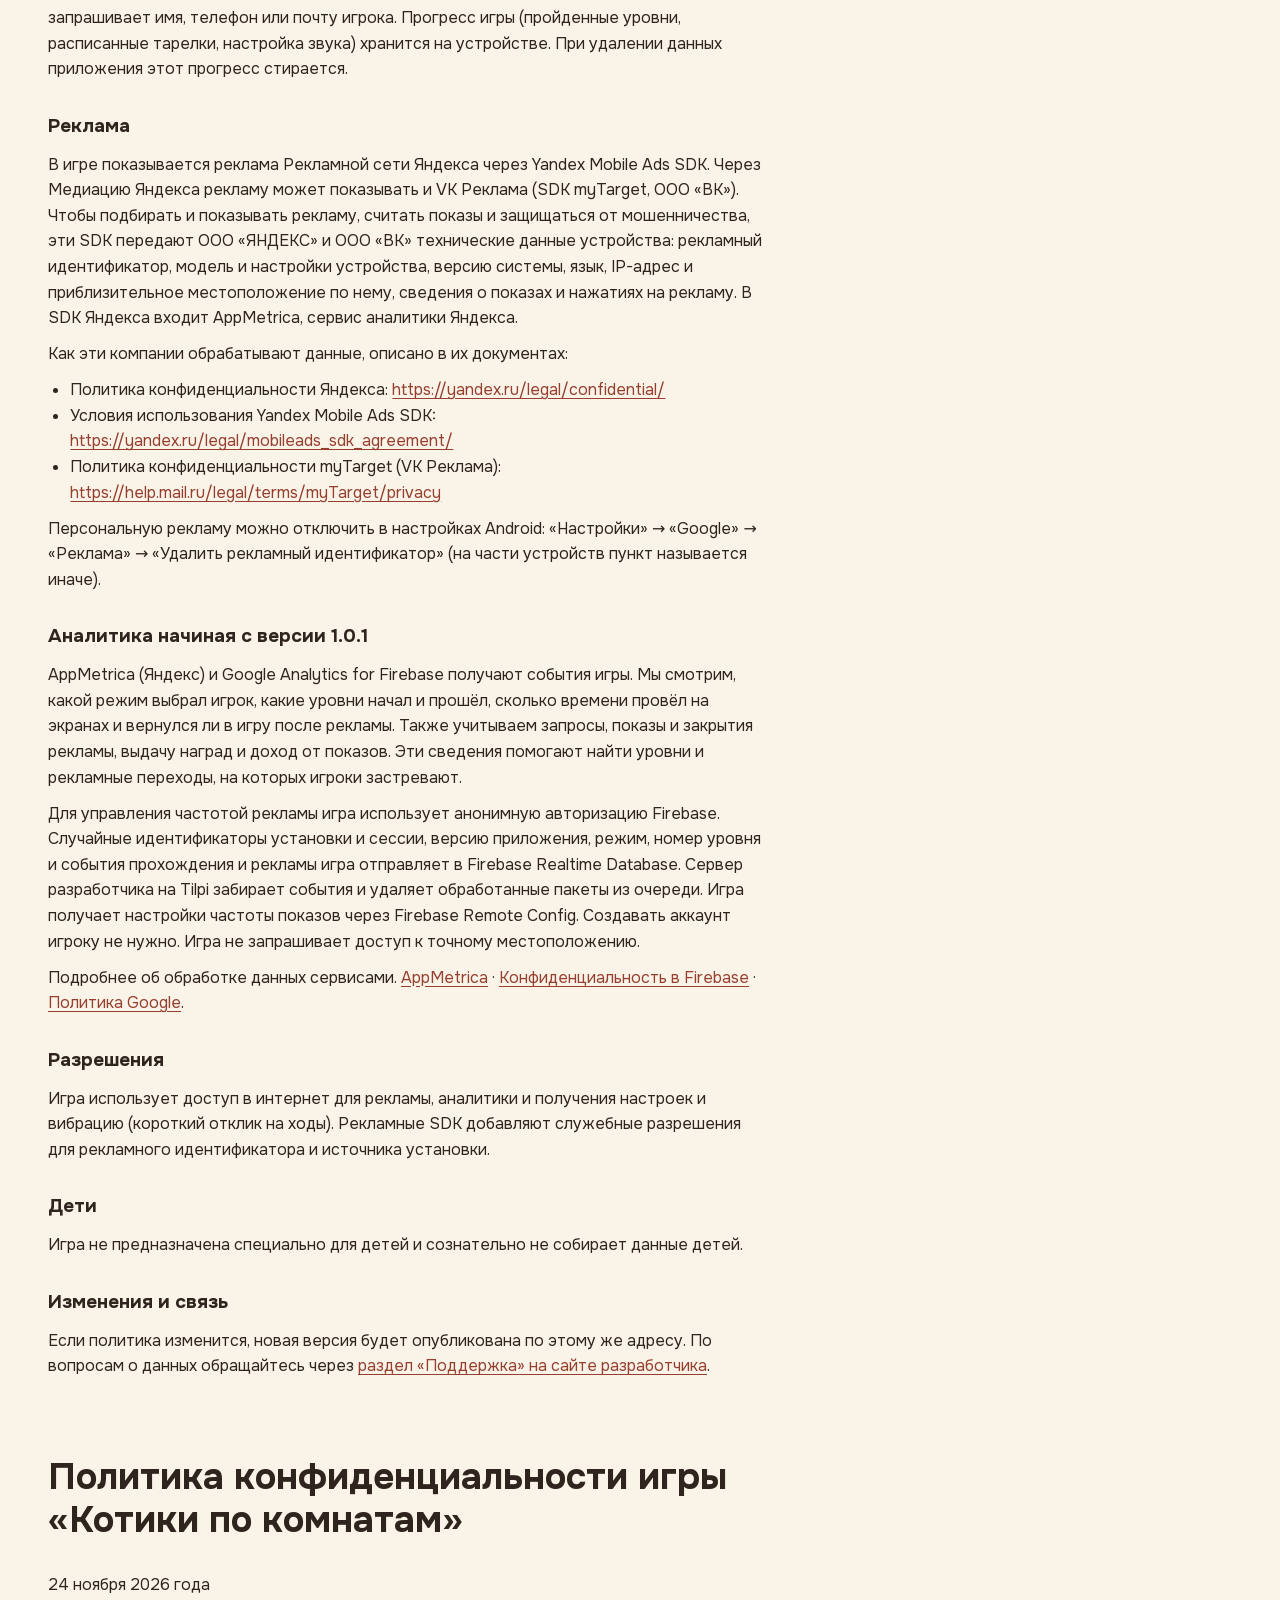
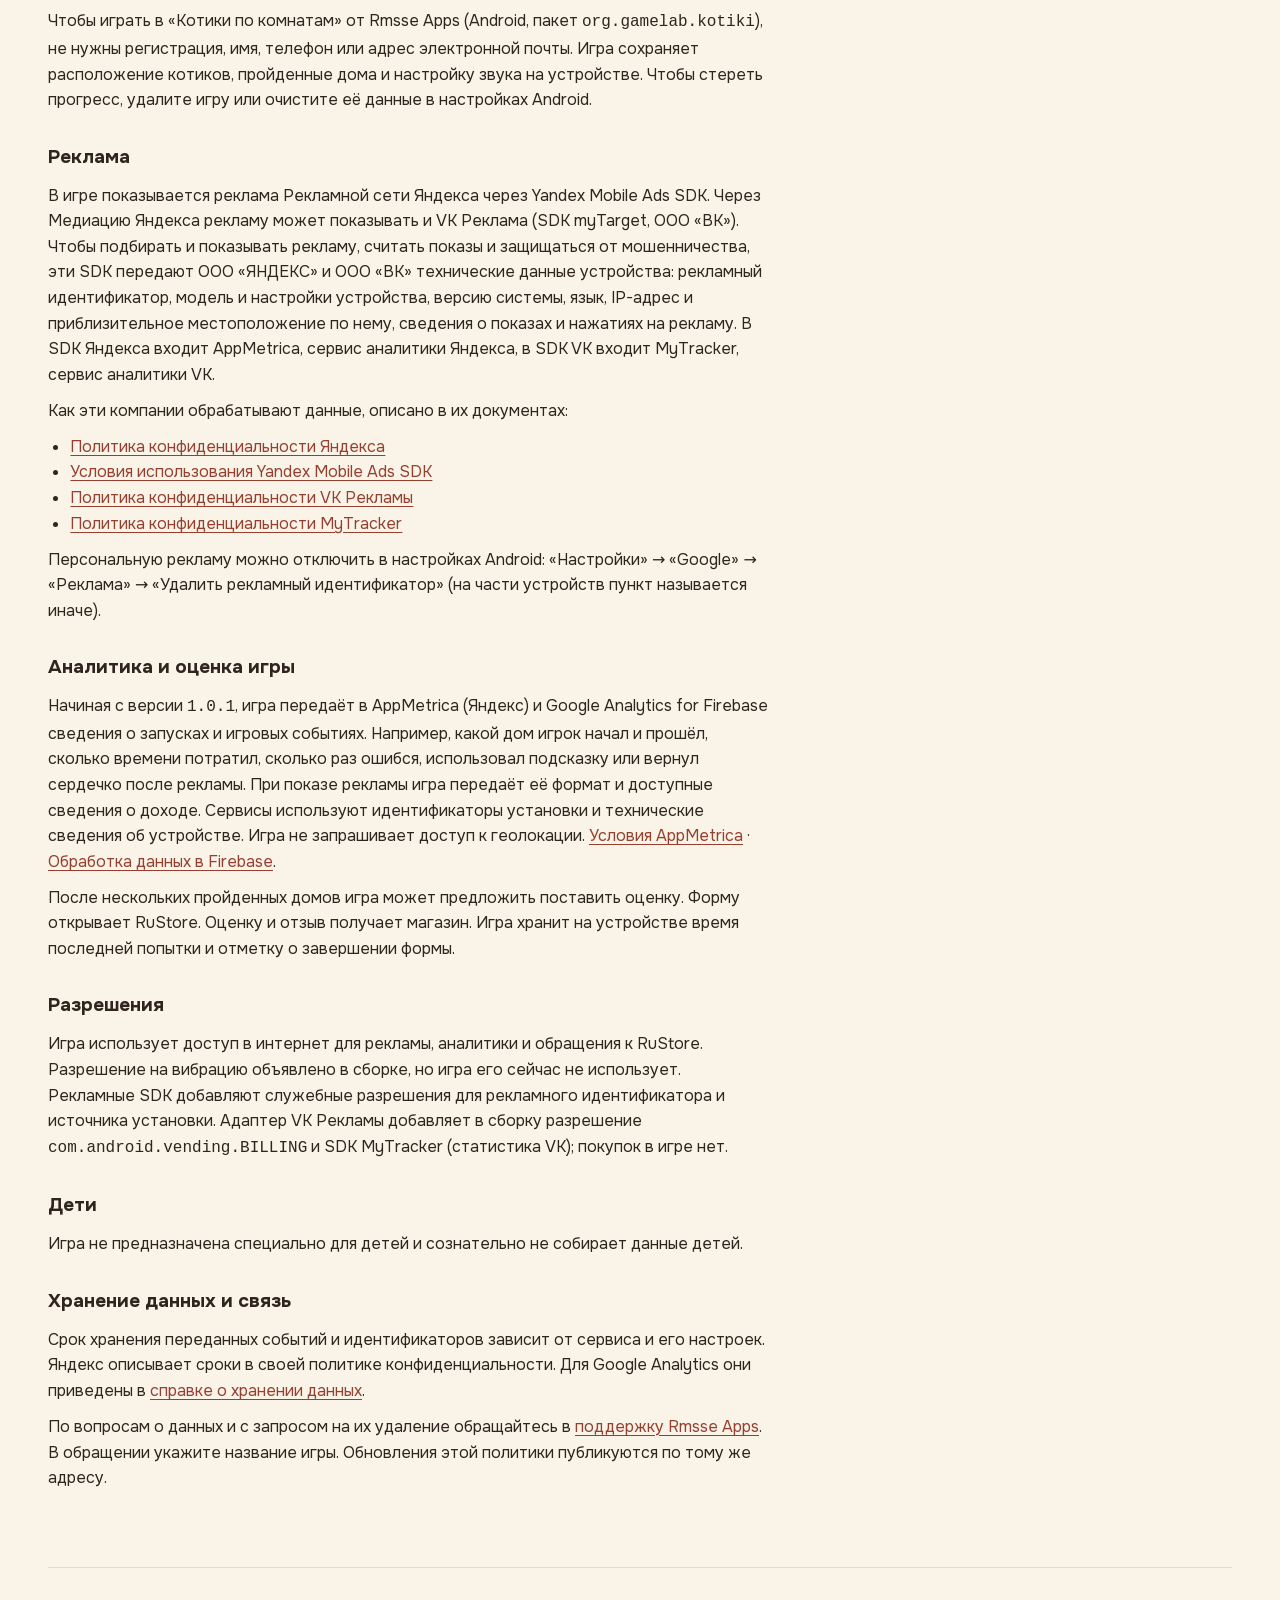
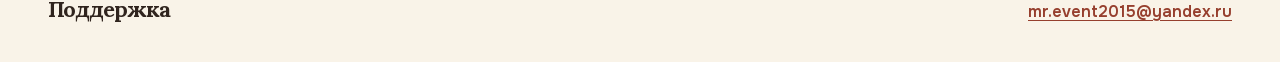
==== commit 265b1be4: "Обновить ссылки VK и MyTracker в политике «Котиков»" ====
--- a/index.html
+++ b/index.html
@@ -117,7 +117,8 @@
       <ul>
         <li><a href="https://yandex.ru/legal/confidential/">Политика конфиденциальности Яндекса</a></li>
         <li><a href="https://yandex.ru/legal/mobileads_sdk_agreement/">Условия использования Yandex Mobile Ads SDK</a></li>
-        <li><a href="https://help.mail.ru/legal/terms/myTarget/privacy">Политика конфиденциальности myTarget (VK Реклама)</a></li>
+        <li><a href="https://help.mail.ru/legal/terms/adsvk/privacy/">Политика конфиденциальности VK Рекламы</a></li>
+        <li><a href="https://tracker.my.com/ru/legal/privacy-policy">Политика конфиденциальности MyTracker</a></li>
       </ul>
       <p>Персональную рекламу можно отключить в настройках Android: «Настройки» → «Google» → «Реклама» → «Удалить рекламный идентификатор» (на части устройств пункт называется иначе).</p>
       <h3>Аналитика и оценка игры</h3>
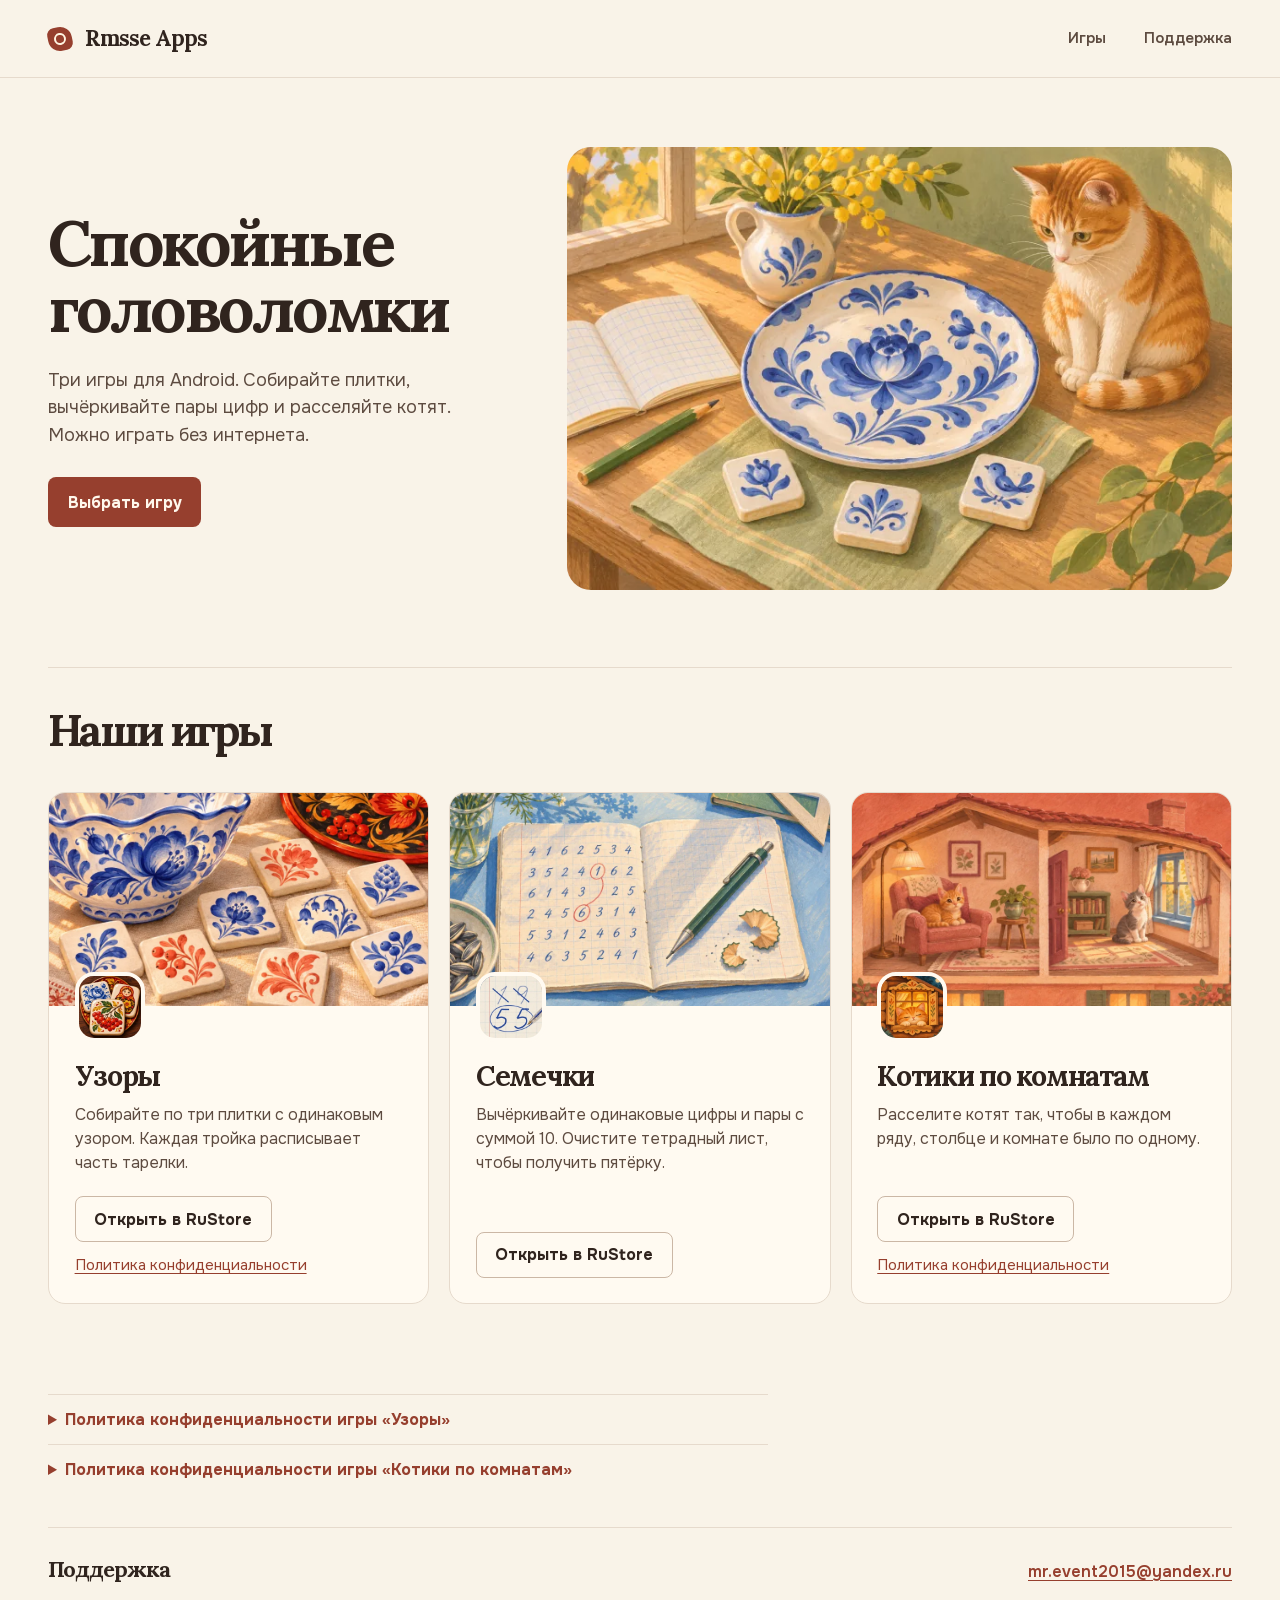
==== commit 063e9b45: "Свернуть тексты политик конфиденциальности на главной" ====
--- a/index.html
+++ b/index.html
@@ -82,8 +82,8 @@
       </div>
     </section>
 
-    <article class="privacy-policy" id="privacy-uzory" aria-labelledby="privacy-uzory-title">
-      <h2 id="privacy-uzory-title">Политика конфиденциальности игры «Узоры»</h2>
+    <details class="privacy-policy" id="privacy-uzory" name="privacy">
+      <summary><h2 id="privacy-uzory-title">Политика конфиденциальности игры «Узоры»</h2></summary>
       <p><time datetime="2026-11-20">20 ноября 2026 года</time></p>
       <p>Игра «Узоры» (Android, пакет <code>org.gamelab.uzory</code>) не просит регистрации и не запрашивает имя, телефон или почту игрока. Прогресс игры (пройденные уровни, расписанные тарелки, настройка звука) хранится на устройстве. При удалении данных приложения этот прогресс стирается.</p>
       <h3>Реклама</h3>
@@ -105,10 +105,10 @@
       <p>Игра не предназначена специально для детей и сознательно не собирает данные детей.</p>
       <h3>Изменения и связь</h3>
       <p>Если политика изменится, новая версия будет опубликована по этому же адресу. По вопросам о данных обращайтесь через <a href="https://romiusse.github.io/#support">раздел «Поддержка» на сайте разработчика</a>.</p>
-    </article>
+    </details>
 
-    <article class="privacy-policy" id="privacy-kotiki" aria-labelledby="privacy-kotiki-title">
-      <h2 id="privacy-kotiki-title">Политика конфиденциальности игры «Котики по комнатам»</h2>
+    <details class="privacy-policy" id="privacy-kotiki" name="privacy">
+      <summary><h2 id="privacy-kotiki-title">Политика конфиденциальности игры «Котики по комнатам»</h2></summary>
       <p><time datetime="2026-11-24">24 ноября 2026 года</time></p>
       <p>Чтобы играть в «Котики по комнатам» от Rmsse Apps (Android, пакет <code>org.gamelab.kotiki</code>), не нужны регистрация, имя, телефон или адрес электронной почты. Игра сохраняет расположение котиков, пройденные дома и настройку звука на устройстве. Чтобы стереть прогресс, удалите игру или очистите её данные в настройках Android.</p>
       <h3>Реклама</h3>
@@ -131,7 +131,7 @@
       <h3>Хранение данных и связь</h3>
       <p>Срок хранения переданных событий и идентификаторов зависит от сервиса и его настроек. Яндекс описывает сроки в своей политике конфиденциальности. Для Google Analytics они приведены в <a href="https://support.google.com/analytics/answer/7667196?hl=ru">справке о хранении данных</a>.</p>
       <p>По вопросам о данных и с запросом на их удаление обращайтесь в <a href="https://romiusse.github.io/#support">поддержку Rmsse Apps</a>. В обращении укажите название игры. Обновления этой политики публикуются по тому же адресу.</p>
-    </article>
+    </details>
   </main>
 
   <footer class="shell" id="support">
@@ -140,5 +140,28 @@
       <a href="mailto:mr.event2015@yandex.ru">mr.event2015@yandex.ru</a>
     </div>
   </footer>
+  <script>
+    const policies = document.querySelectorAll('details.privacy-policy');
+
+    function openLinkedPolicy(hash) {
+      const target = document.getElementById(hash.slice(1));
+      for (const policy of policies) {
+        policy.open = policy === target;
+      }
+      if (target && target.matches('details.privacy-policy')) {
+        target.scrollIntoView({ block: 'start' });
+      }
+    }
+
+    for (const link of document.querySelectorAll('a.privacy-link')) {
+      link.addEventListener('click', (event) => {
+        if (link.hash === location.hash && !event.ctrlKey && !event.metaKey && !event.shiftKey && !event.altKey) {
+          openLinkedPolicy(link.hash);
+        }
+      });
+    }
+    window.addEventListener('hashchange', () => openLinkedPolicy(location.hash));
+    openLinkedPolicy(location.hash);
+  </script>
 </body>
 </html>
--- a/site.css
+++ b/site.css
@@ -272,13 +272,17 @@
 
 .privacy-policy {
   max-width: 72ch;
-  margin-bottom: clamp(40px, 6vw, 76px);
+  border-top: 1px solid var(--line);
   line-height: 1.6;
   overflow-wrap: anywhere;
   scroll-margin-top: 1.5rem;
 }
 
-.privacy-policy h2 { font-size: clamp(1.6rem, 3vw, 2.3rem); line-height: 1.18; }
+.privacy-policy:last-child { margin-bottom: 2rem; }
+.privacy-policy summary { padding: 12px 0; color: var(--clay); cursor: pointer; }
+.privacy-policy summary:hover { color: var(--clay-hover); }
+.privacy-policy summary h2 { display: inline; margin: 0; font-size: 1rem; line-height: 1.4; }
+.privacy-policy[open] { padding-bottom: 1rem; }
 .privacy-policy h3 { margin: 1.5em 0 0.4em; font-size: 1.2rem; }
 .privacy-policy p, .privacy-policy ul { margin: 0.65em 0; }
 .privacy-policy ul { padding-inline-start: 1.4em; }
